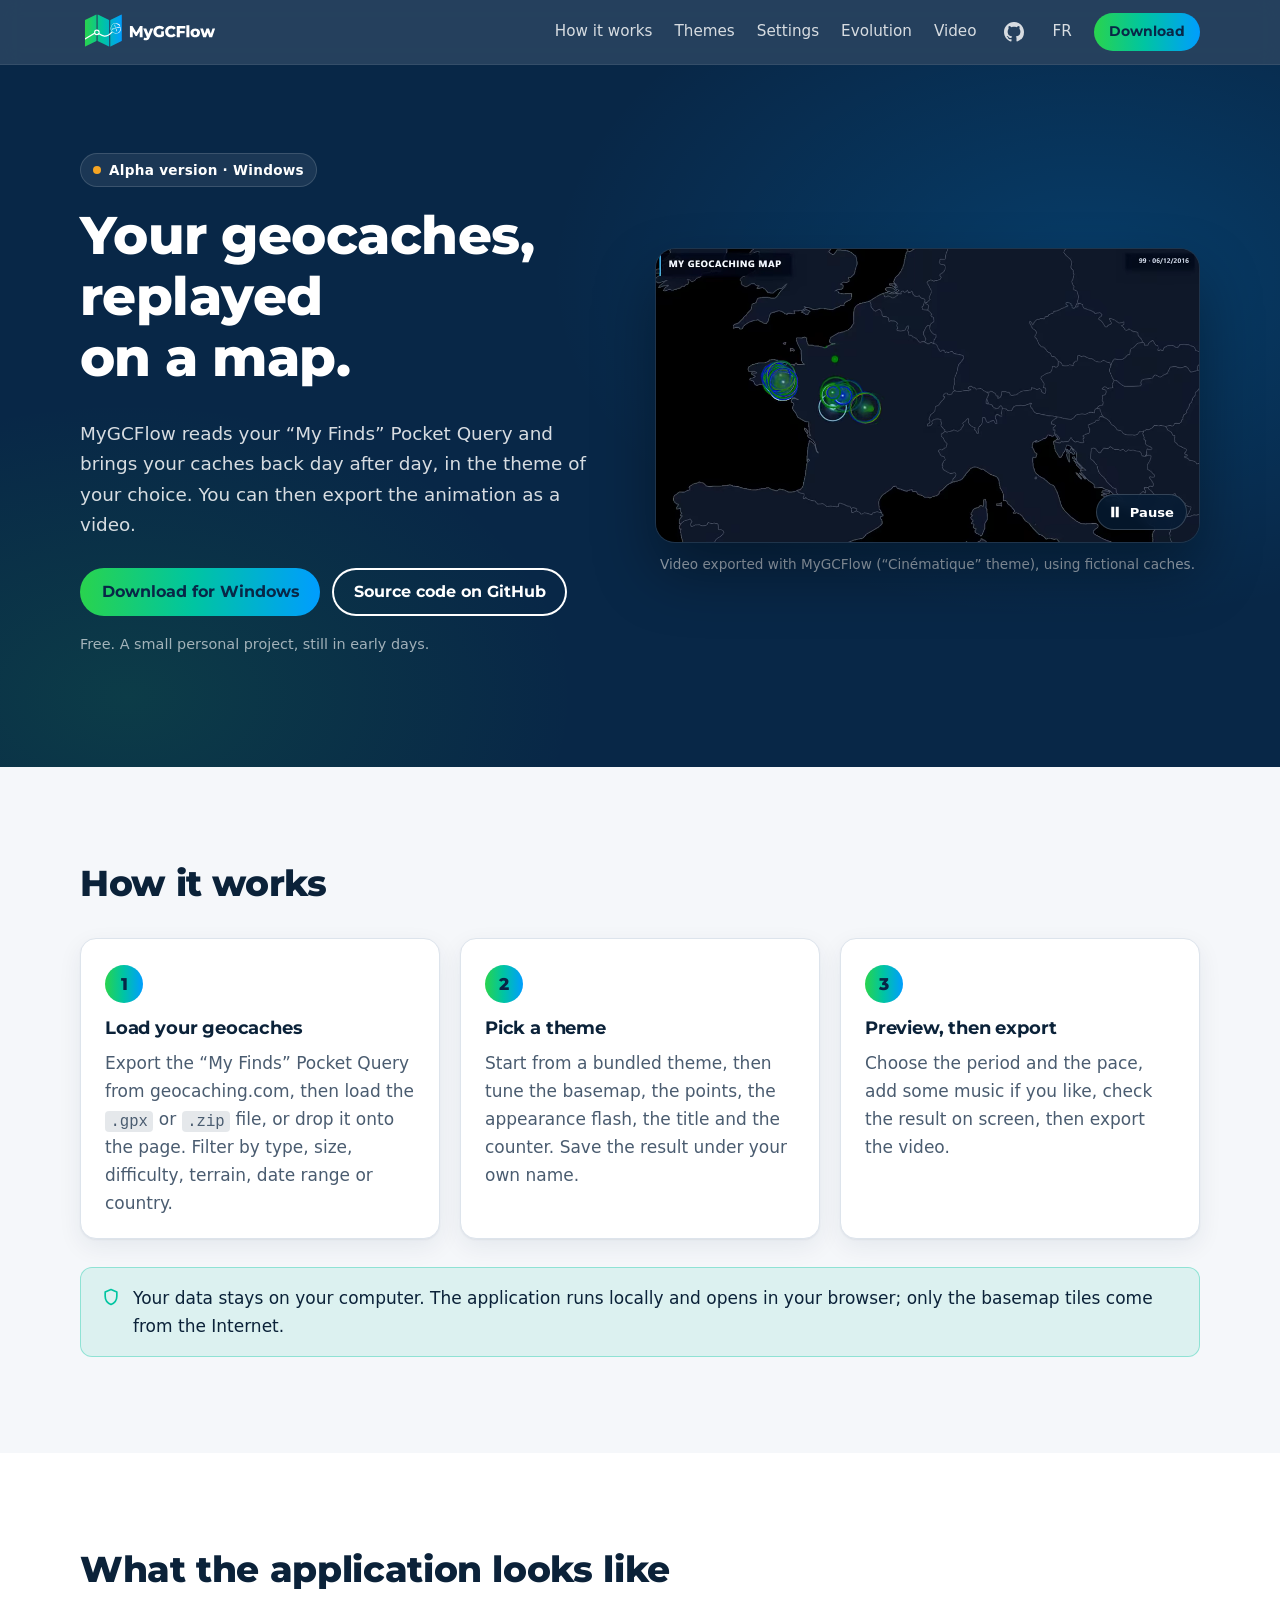
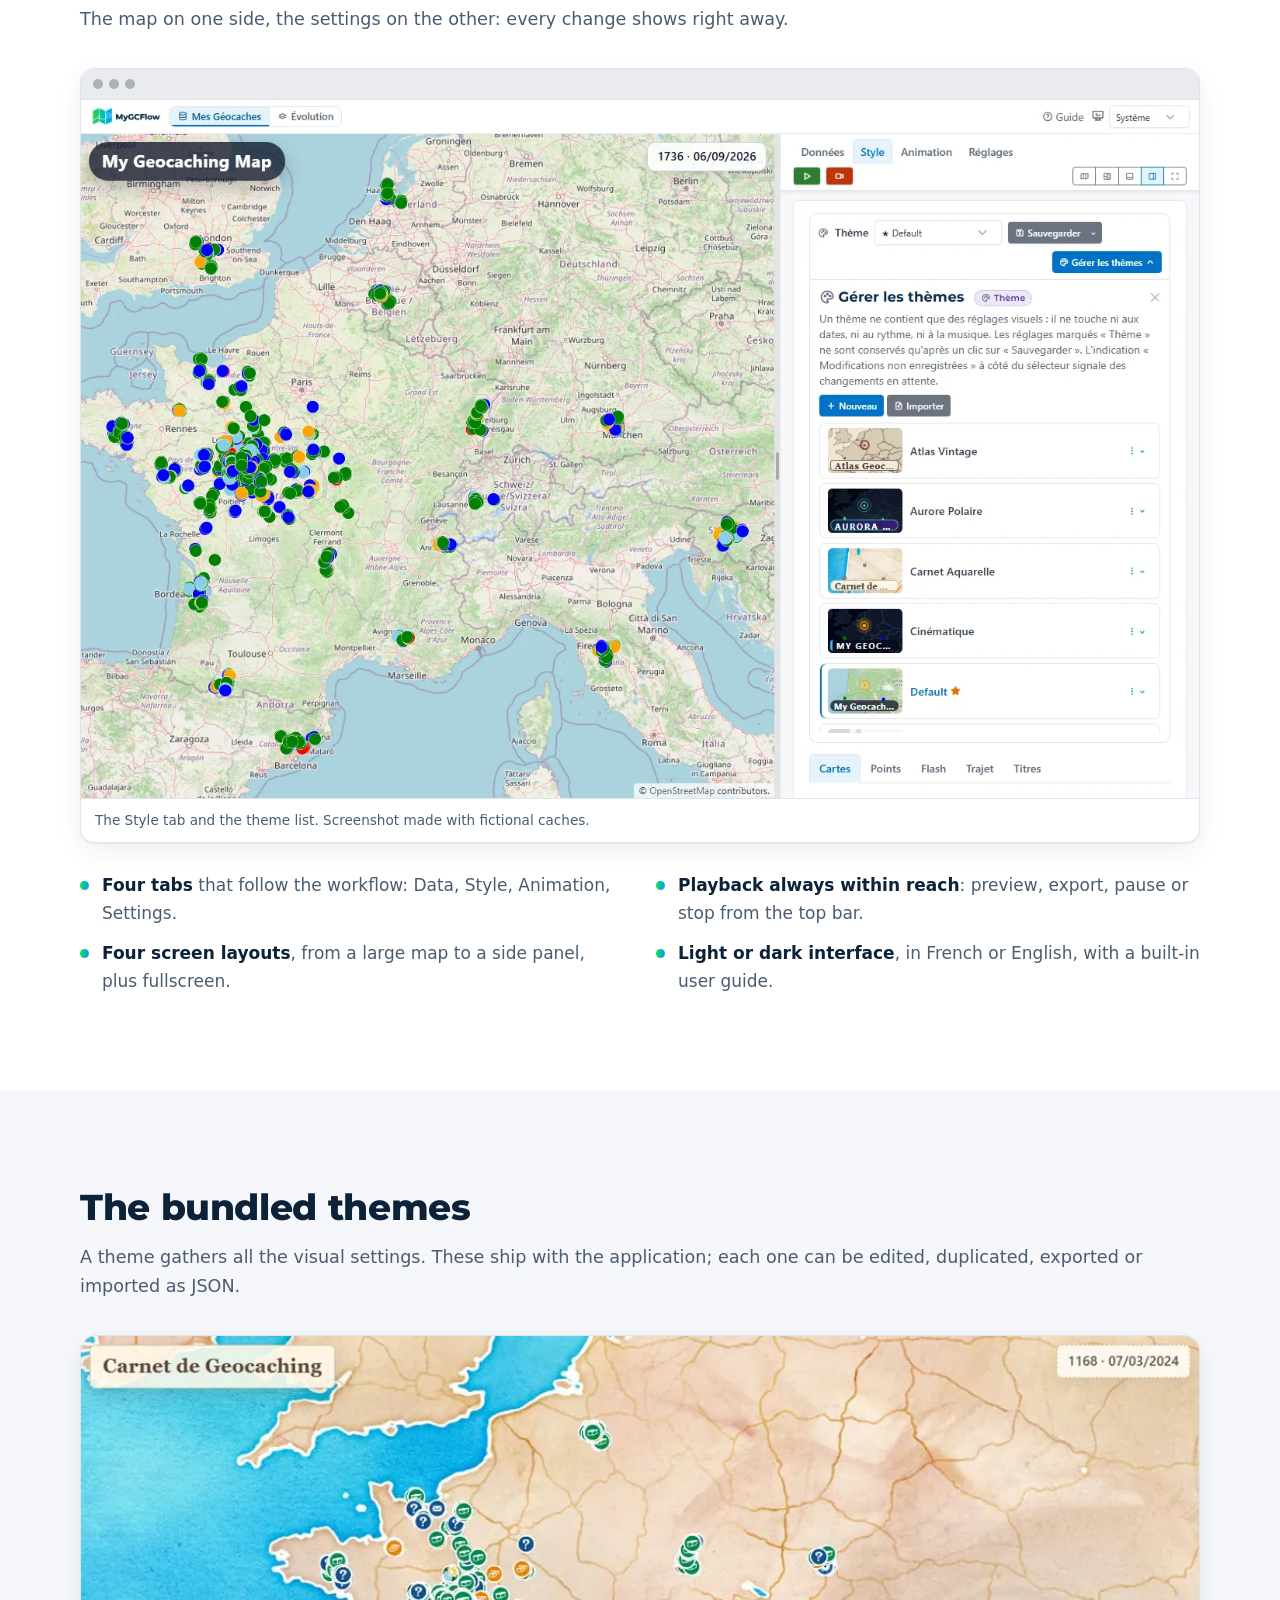
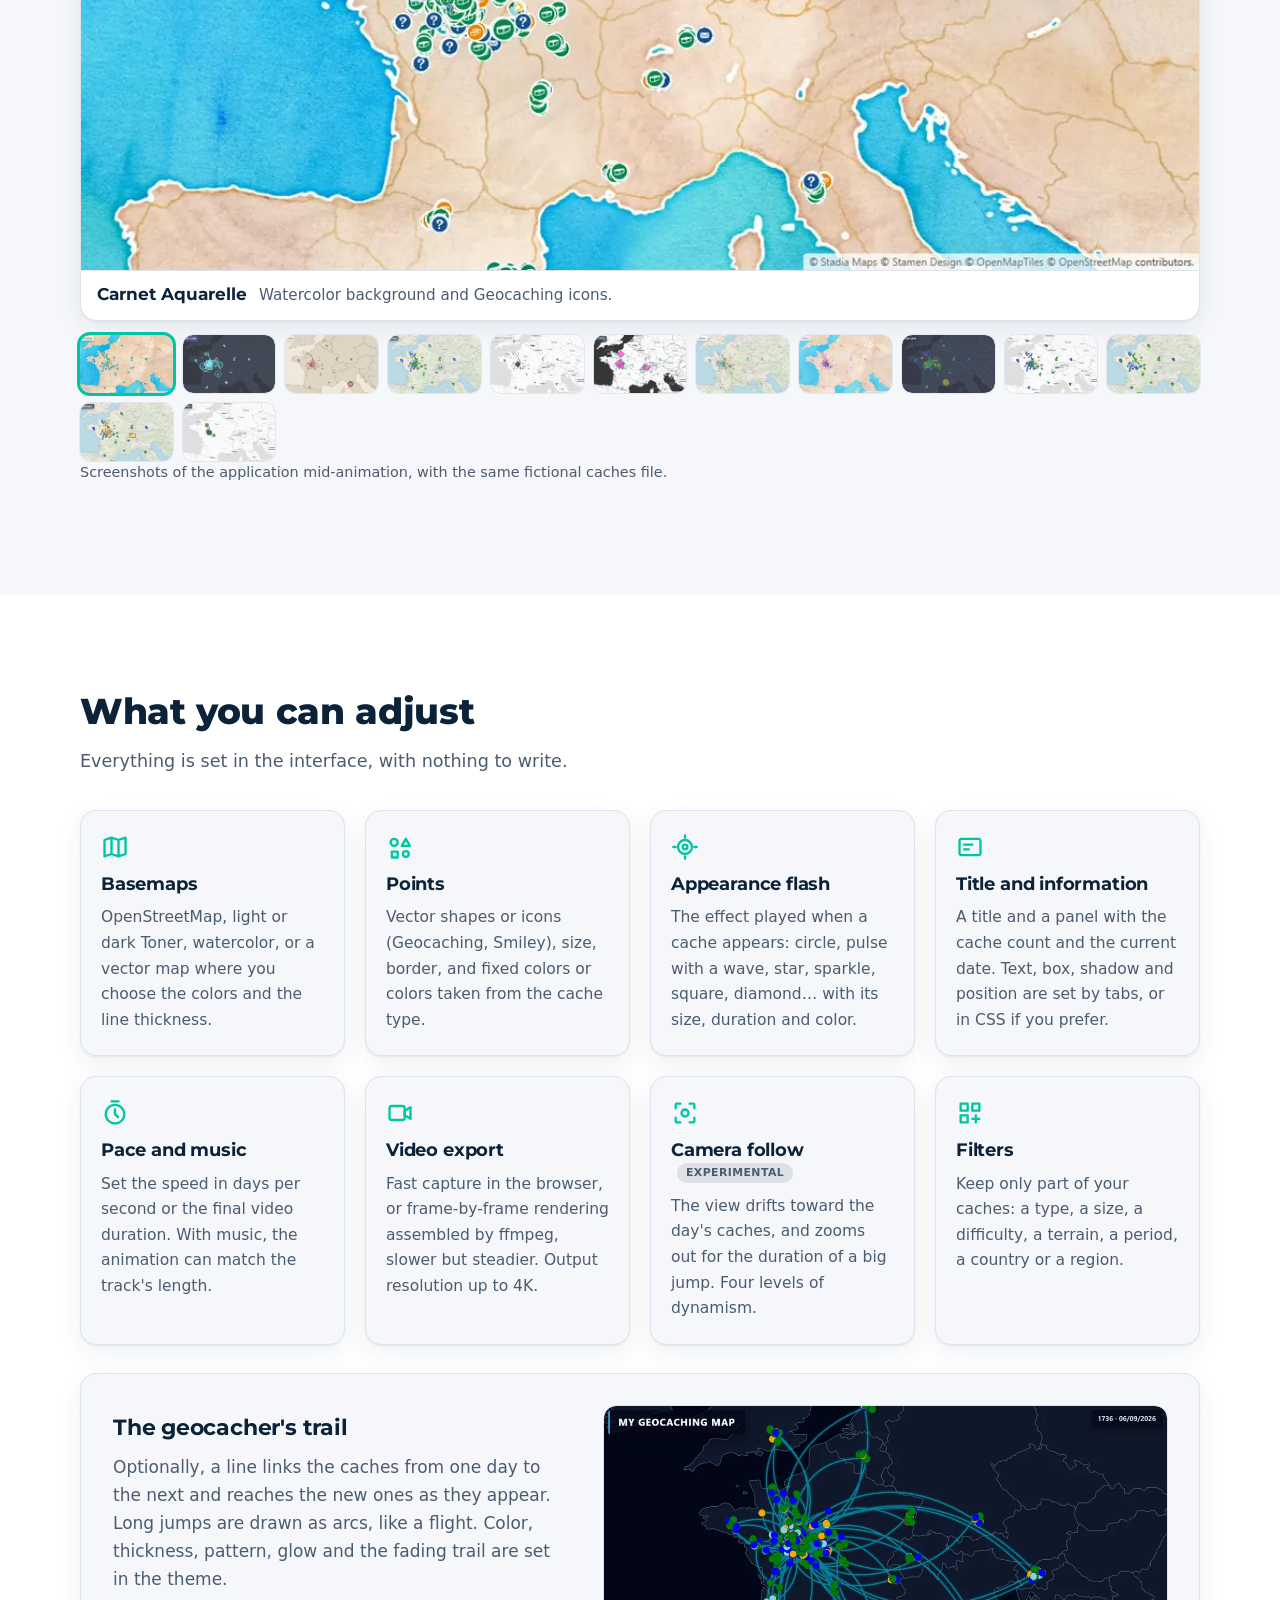
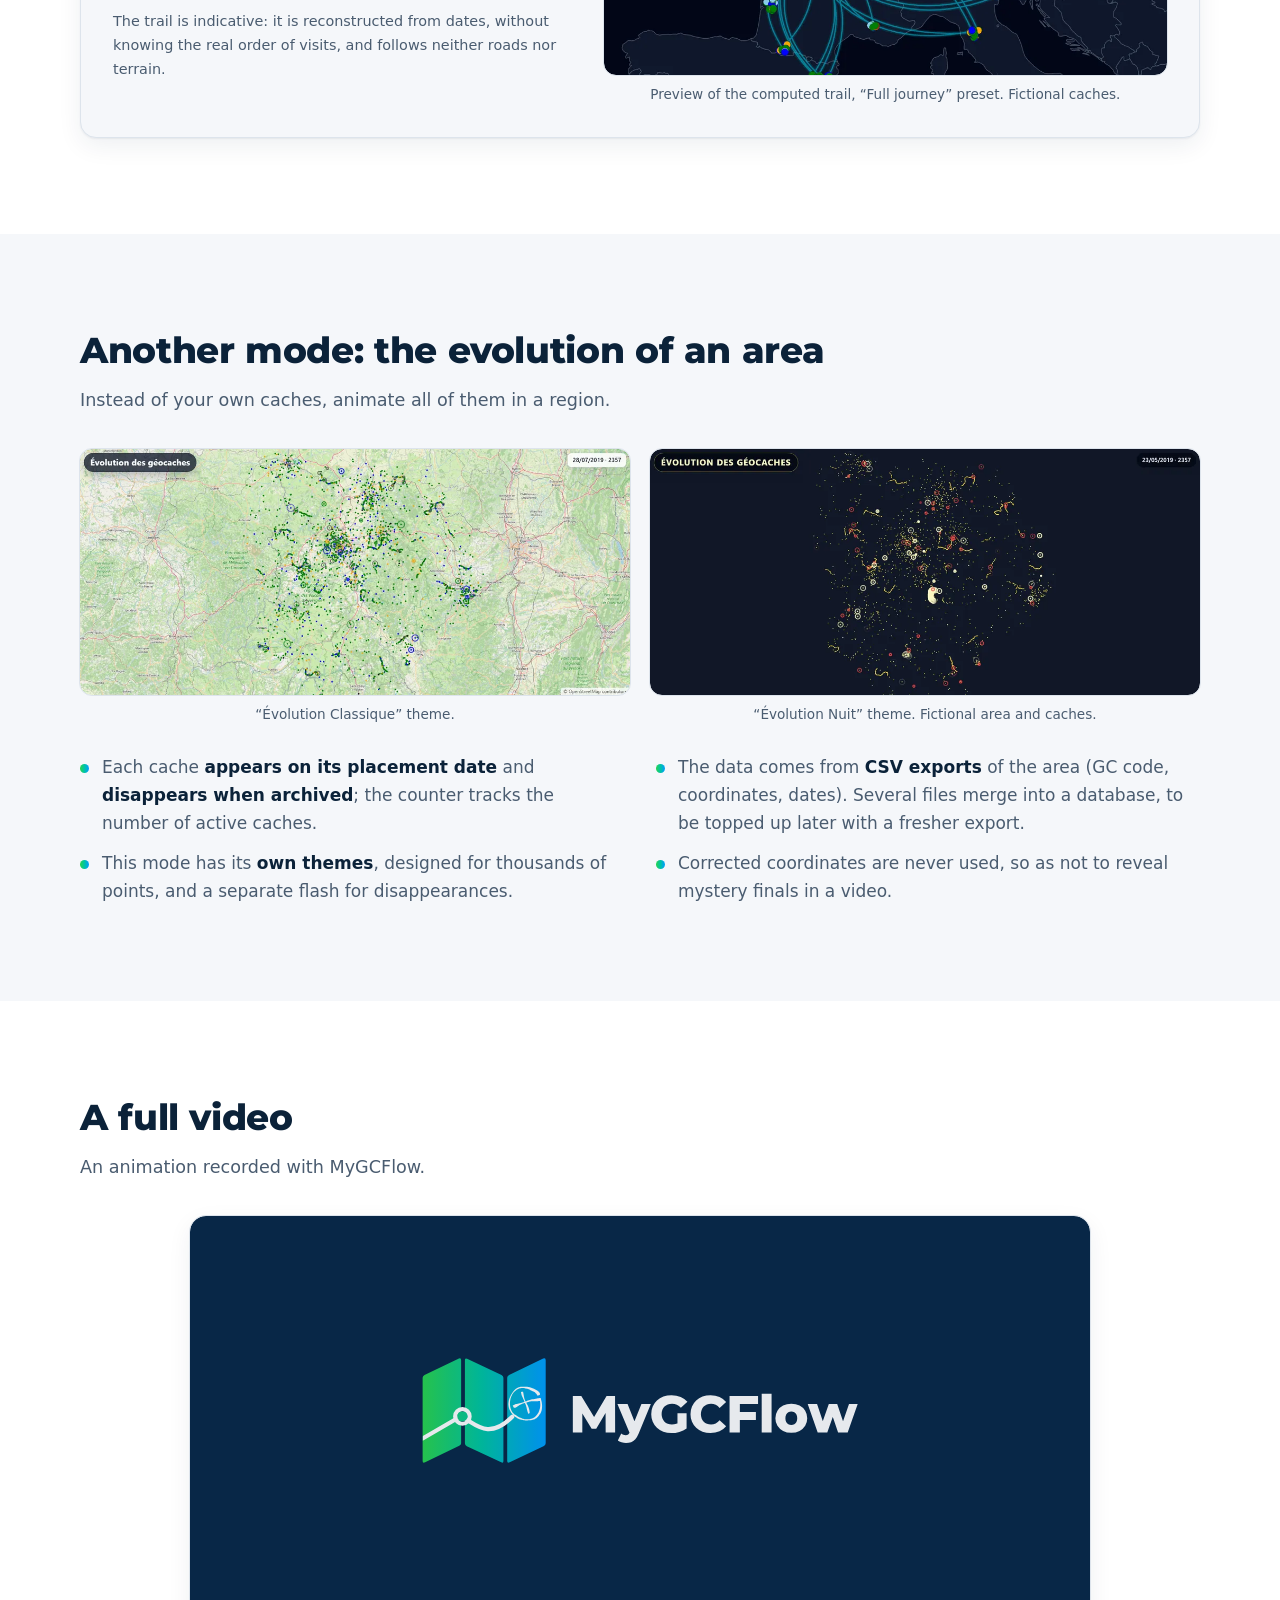
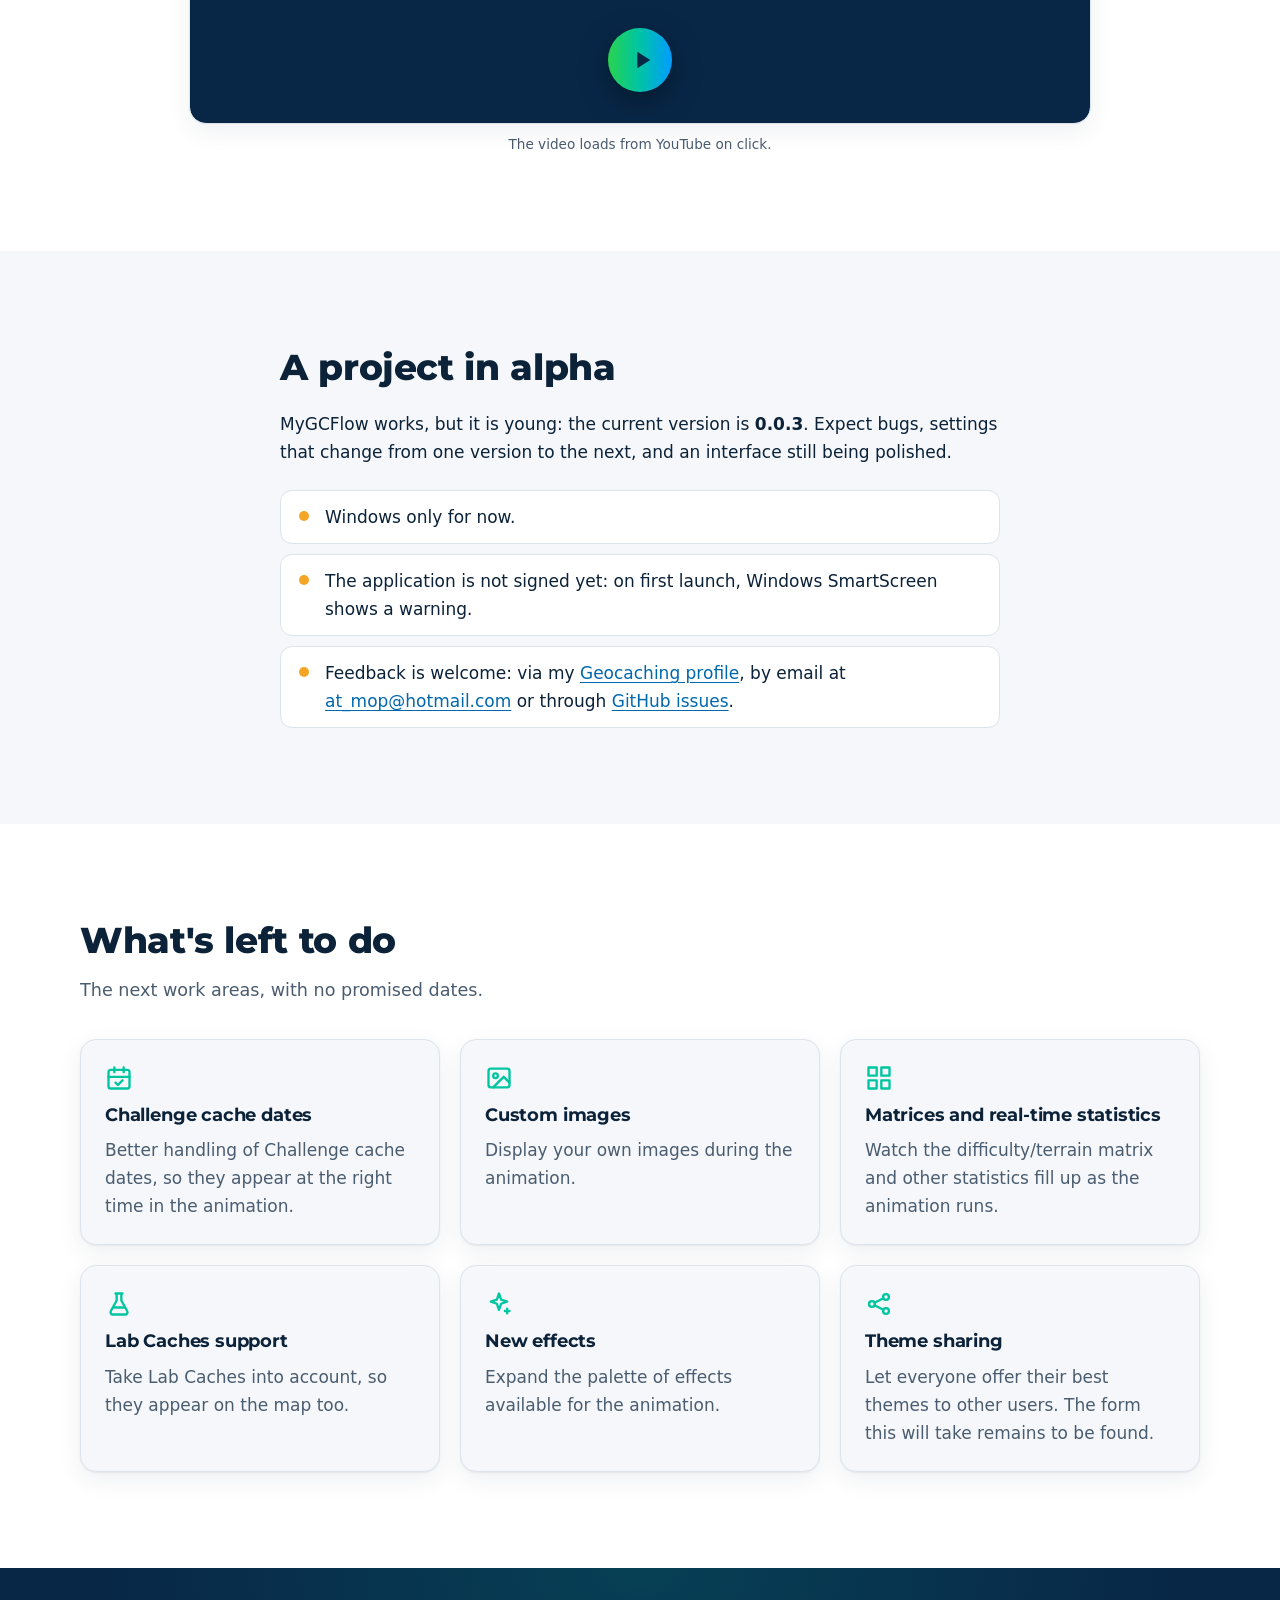
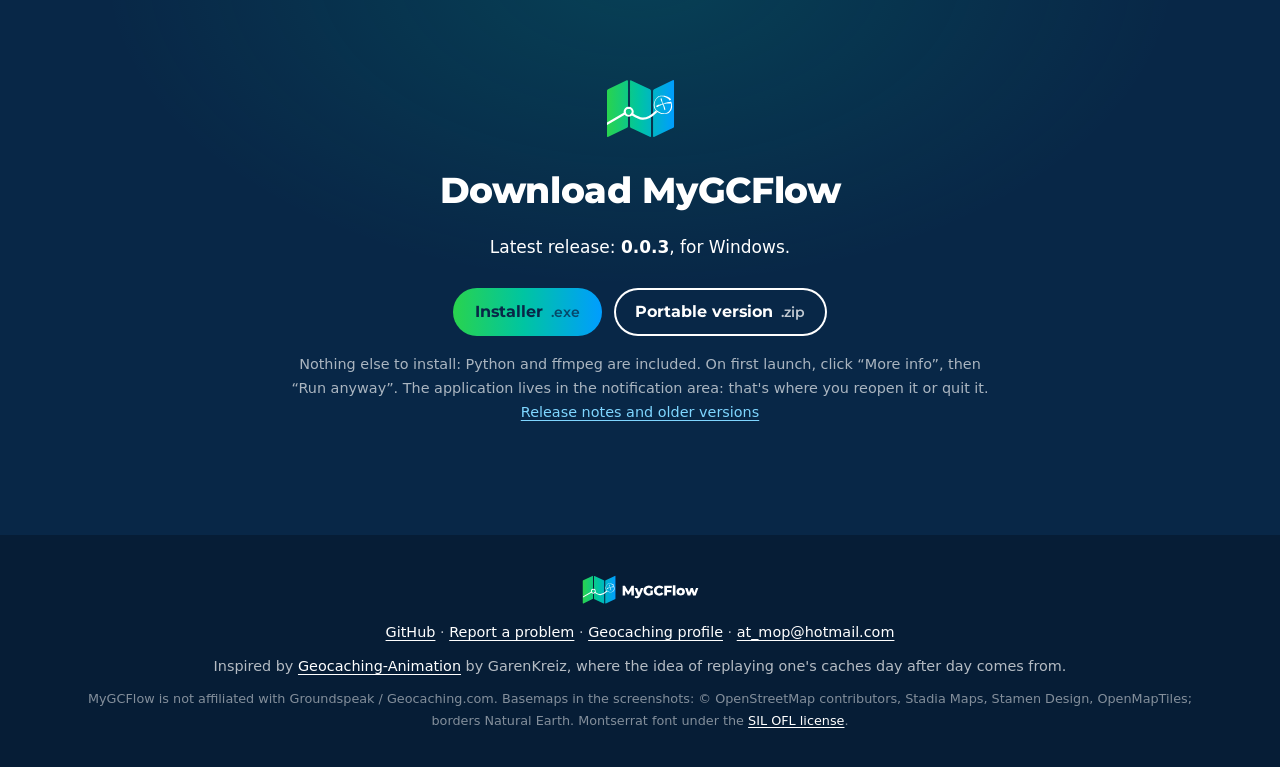
==== en.html @ 01172102 "Site > Version anglaise et déploiement o2switch - en.html : traduction complète de la page, liens cr" ====
<!doctype html>
<html lang="en">
<head>
  <meta charset="utf-8">
  <meta name="viewport" content="width=device-width, initial-scale=1">
  <title>MyGCFlow · your geocaches on an animated map</title>
  <meta name="description" content="MyGCFlow replays your found geocaches on a map, day after day, in the theme of your choice, and records the animation as a video. Free Windows application, in alpha.">
  <meta name="theme-color" content="#082747">

  <meta property="og:type" content="website">
  <meta property="og:title" content="MyGCFlow">
  <meta property="og:description" content="Your found geocaches, replayed on a map and recorded as a video.">
  <!-- og:image demande une URL absolue : l'ajouter quand le domaine du site sera connu,
       avec assets/img/mygcflow-social-1280x640.png -->
  <link rel="alternate" hreflang="fr" href="index.html">
  <link rel="alternate" hreflang="en" href="en.html">

  <link rel="icon" href="assets/img/favicon.ico" sizes="any">
  <link rel="icon" href="assets/img/favicon.svg" type="image/svg+xml">
  <link rel="apple-touch-icon" href="assets/img/apple-touch-icon.png">
  <link rel="manifest" href="site.webmanifest">

  <script>document.documentElement.classList.add("js")</script>
  <link rel="preload" href="assets/fonts/montserrat-600-800.woff2" as="font" type="font/woff2" crossorigin>
  <link rel="stylesheet" href="assets/css/style.css">
  <script src="assets/js/main.js" defer></script>
</head>
<body>
  <a class="skip" href="#contenu">Skip to content</a>

  <header class="topbar">
    <div class="wrap topbar-inner">
      <a class="brand" href="#" aria-label="MyGCFlow, back to top">
        <img src="assets/img/mygcflow-logo-horizontal-fond-sombre.svg" alt="MyGCFlow" width="150" height="48">
      </a>
      <nav class="nav" aria-label="Sections">
        <a href="#principe">How it works</a>
        <a href="#themes">Themes</a>
        <a href="#reglages">Settings</a>
        <a href="#evolution">Evolution</a>
        <a href="#video">Video</a>
        <a class="nav-github" href="https://github.com/TherionAcribus/MyGCFlow" aria-label="Source code on GitHub">
          <svg viewBox="0 0 16 16" width="20" height="20" aria-hidden="true"><path fill="currentColor" d="M8 0C3.58 0 0 3.58 0 8c0 3.54 2.29 6.53 5.47 7.59.4.07.55-.17.55-.38 0-.19-.01-.82-.01-1.49-2.01.37-2.53-.49-2.69-.94-.09-.23-.48-.94-.82-1.13-.28-.15-.68-.52-.01-.53.63-.01 1.08.58 1.23.82.72 1.21 1.87.87 2.33.66.07-.52.28-.87.51-1.07-1.78-.2-3.64-.89-3.64-3.95 0-.87.31-1.59.82-2.15-.08-.2-.36-1.02.08-2.12 0 0 .67-.21 2.2.82.64-.18 1.32-.27 2-.27.68 0 1.36.09 2 .27 1.53-1.04 2.2-.82 2.2-.82.44 1.1.16 1.92.08 2.12.51.56.82 1.27.82 2.15 0 3.07-1.87 3.75-3.65 3.95.29.25.54.73.54 1.48 0 1.07-.01 1.93-.01 2.2 0 .21.15.46.55.38A8.013 8.013 0 0016 8c0-4.42-3.58-8-8-8z"/></svg>
        </a>
        <a href="index.html" hreflang="fr" lang="fr">FR</a>
        <a class="btn btn-small" href="#telecharger">Download</a>
      </nav>
    </div>
  </header>

  <main id="contenu">
    <!-- Accroche -->
    <section class="hero">
      <div class="wrap hero-inner">
        <div class="hero-text">
          <p class="badge"><span class="badge-dot" aria-hidden="true"></span>Alpha version · Windows</p>
          <h1>Your geocaches, replayed on a&nbsp;map.</h1>
          <p class="lead">
            MyGCFlow reads your &ldquo;My&nbsp;Finds&rdquo; Pocket Query and brings your caches
            back day after day, in the theme of your choice. You can then export
            the animation as a video.
          </p>
          <div class="actions">
            <a class="btn" href="#telecharger">Download for Windows</a>
            <a class="btn btn-ghost" href="https://github.com/TherionAcribus/MyGCFlow">Source code on GitHub</a>
          </div>
          <p class="fineprint">Free. A small personal project, still in early days.</p>
        </div>

        <!-- Vidéo exportée par l'application elle-même (capture rapide, thème
             Cinématique), à partir d'un fichier de caches fictives. Elle ne démarre
             que par JavaScript, et jamais si l'animation réduite est demandée. -->
        <figure class="demo">
          <div class="demo-frame">
            <video id="demo-video" muted loop playsinline preload="none"
                   poster="assets/img/app/apercu-cinematique.webp" width="1040" height="562"
                   aria-label="MyGCFlow animation: caches appearing on a dark map of Western Europe, with a counter and a date">
              <source src="assets/video/apercu-cinematique.webm" type="video/webm">
              <source src="assets/video/apercu-cinematique.mp4" type="video/mp4">
            </video>
            <button class="demo-toggle" id="demo-toggle" type="button" hidden aria-pressed="false">
              <svg class="icon-pause" viewBox="0 0 24 24" width="18" height="18" aria-hidden="true"><path fill="currentColor" d="M7 5h4v14H7zM13 5h4v14h-4z"/></svg>
              <svg class="icon-play" viewBox="0 0 24 24" width="18" height="18" aria-hidden="true"><path fill="currentColor" d="M8 5v14l11-7z"/></svg>
              <span class="demo-toggle-label">Pause</span>
            </button>
          </div>
          <figcaption>Video exported with MyGCFlow (&ldquo;Cinématique&rdquo; theme), using fictional caches.</figcaption>
        </figure>
      </div>
    </section>

    <!-- Principe -->
    <section id="principe" class="section">
      <div class="wrap">
        <h2 class="reveal">How it works</h2>
        <ol class="steps">
          <li class="step reveal">
            <span class="step-num" aria-hidden="true">1</span>
            <h3>Load your geocaches</h3>
            <p>
              Export the &ldquo;My&nbsp;Finds&rdquo; Pocket Query from geocaching.com, then load the
              <code>.gpx</code> or <code>.zip</code> file, or drop it onto the page. Filter by type,
              size, difficulty, terrain, date range or country.
            </p>
          </li>
          <li class="step reveal">
            <span class="step-num" aria-hidden="true">2</span>
            <h3>Pick a theme</h3>
            <p>
              Start from a bundled theme, then tune the basemap, the points, the appearance
              flash, the title and the counter. Save the result under your own name.
            </p>
          </li>
          <li class="step reveal">
            <span class="step-num" aria-hidden="true">3</span>
            <h3>Preview, then export</h3>
            <p>
              Choose the period and the pace, add some music if you like,
              check the result on screen, then export the video.
            </p>
          </li>
        </ol>
        <p class="note reveal">
          <svg viewBox="0 0 24 24" width="20" height="20" aria-hidden="true"><path fill="none" stroke="currentColor" stroke-width="2" stroke-linecap="round" stroke-linejoin="round" d="M12 3l7 3v5c0 4.5-3 8.3-7 10-4-1.7-7-5.5-7-10V6z"/></svg>
          <span>
            Your data stays on your computer. The application runs locally and opens in your
            browser; only the basemap tiles come from the Internet.
          </span>
        </p>
      </div>
    </section>

    <!-- L'application -->
    <section id="application" class="section section-alt">
      <div class="wrap">
        <h2 class="reveal">What the application looks like</h2>
        <p class="section-lead reveal">
          The map on one side, the settings on the other: every change shows right away.
        </p>

        <figure class="shot reveal">
          <div class="shot-bar" aria-hidden="true"><span></span><span></span><span></span></div>
          <img src="assets/img/app/interface-themes.webp" width="1440" height="900" loading="lazy"
               alt="Screenshot of MyGCFlow: on the left, a map of Western Europe covered with colored dots; on the right, the Style tab with the theme list and their thumbnails.">
          <figcaption>The Style tab and the theme list. Screenshot made with fictional caches.</figcaption>
        </figure>

        <ul class="points reveal">
          <li><strong>Four tabs</strong> that follow the workflow: Data, Style, Animation, Settings.</li>
          <li><strong>Playback always within reach</strong>: preview, export, pause or stop from the top bar.</li>
          <li><strong>Four screen layouts</strong>, from a large map to a side panel, plus fullscreen.</li>
          <li><strong>Light or dark interface</strong>, in French or English, with a built-in user guide.</li>
        </ul>
      </div>
    </section>

    <!-- Thèmes -->
    <section id="themes" class="section">
      <div class="wrap">
        <h2 class="reveal">The bundled themes</h2>
        <p class="section-lead reveal">
          A theme gathers all the visual settings. These ship with the application;
          each one can be edited, duplicated, exported or imported as JSON.
        </p>

        <!-- Chaque vignette est un lien vers l'image : sans JavaScript, il l'ouvre ;
             avec, main.js l'affiche dans le cadre du dessus.
             Pour ajouter un thème : dupliquer un <li>, changer href, src et data-caption. -->
        <div class="gallery reveal" id="gallery">
          <figure class="gallery-main">
            <img id="gallery-image" src="assets/img/app/theme-carnet-aquarelle.webp" width="1040" height="497"
                 alt="&ldquo;Carnet Aquarelle&rdquo; theme, animation in progress">
            <figcaption>
              <strong id="gallery-name">Carnet Aquarelle</strong>
              <span id="gallery-caption">Watercolor background and Geocaching icons.</span>
            </figcaption>
          </figure>
          <ul class="gallery-thumbs">
            <li><a href="assets/img/app/theme-carnet-aquarelle.webp" data-name="Carnet Aquarelle" data-caption="Watercolor background and Geocaching icons." aria-current="true"><img src="assets/img/app/theme-carnet-aquarelle.webp" width="1040" height="497" loading="lazy" alt="Carnet Aquarelle"></a></li>
            <li><a href="assets/img/app/theme-aurore-polaire.webp" data-name="Aurore Polaire" data-caption="Night vector map, turquoise triangles and waves."><img src="assets/img/app/theme-aurore-polaire.webp" width="1040" height="497" loading="lazy" alt="Aurore Polaire"></a></li>
            <li><a href="assets/img/app/theme-atlas-vintage.webp" data-name="Atlas Vintage" data-caption="Sepia vector map, like an old atlas."><img src="assets/img/app/theme-atlas-vintage.webp" width="1040" height="497" loading="lazy" alt="Atlas Vintage"></a></li>
            <li><a href="assets/img/app/theme-default.webp" data-name="Default" data-caption="OpenStreetMap and colors by cache type: the starting theme."><img src="assets/img/app/theme-default.webp" width="1040" height="497" loading="lazy" alt="Default"></a></li>
            <li><a href="assets/img/app/theme-encre-papier.webp" data-name="Encre &amp; Papier" data-caption="Black and white background, ink points."><img src="assets/img/app/theme-encre-papier.webp" width="1040" height="497" loading="lazy" alt="Encre &amp; Papier"></a></li>
            <li><a href="assets/img/app/theme-nocturne-neon.webp" data-name="Nocturne Neon" data-caption="Black seas, pink diamond flashes."><img src="assets/img/app/theme-nocturne-neon.webp" width="1040" height="497" loading="lazy" alt="Nocturne Neon"></a></li>
            <li><a href="assets/img/app/theme-randonnee-topo.webp" data-name="Randonnée Topo" data-caption="OpenStreetMap, icons and a dashed trail."><img src="assets/img/app/theme-randonnee-topo.webp" width="1040" height="497" loading="lazy" alt="Randonnée Topo"></a></li>
            <li><a href="assets/img/app/theme-sakura-pastel.webp" data-name="Sakura Pastel" data-caption="Watercolor background, pink points and star flashes."><img src="assets/img/app/theme-sakura-pastel.webp" width="1040" height="497" loading="lazy" alt="Sakura Pastel"></a></li>
            <li><a href="assets/img/app/theme-cinematique.webp" data-name="Cinématique" data-caption="Dark vector map, pulsing flash. This is the one in the video at the top of the page."><img src="assets/img/app/theme-cinematique.webp" width="1040" height="497" loading="lazy" alt="Cinématique"></a></li>
            <li><a href="assets/img/app/theme-epure.webp" data-name="Épure" data-caption="Discreet light background, to leave room for the points."><img src="assets/img/app/theme-epure.webp" width="1040" height="497" loading="lazy" alt="Épure"></a></li>
            <li><a href="assets/img/app/theme-fete-confetti.webp" data-name="Fête Confetti" data-caption="OpenStreetMap, sparkling flashes and a colorful title."><img src="assets/img/app/theme-fete-confetti.webp" width="1040" height="497" loading="lazy" alt="Fête Confetti"></a></li>
            <li><a href="assets/img/app/theme-presentation-impact.webp" data-name="Présentation Impact" data-caption="OpenStreetMap, large, clearly visible square flashes."><img src="assets/img/app/theme-presentation-impact.webp" width="1040" height="497" loading="lazy" alt="Présentation Impact"></a></li>
            <li><a href="assets/img/app/theme-signal-technique.webp" data-name="Signal Technique" data-caption="Light background, squares and monospace typography."><img src="assets/img/app/theme-signal-technique.webp" width="1040" height="497" loading="lazy" alt="Signal Technique"></a></li>
          </ul>
        </div>
        <p class="fineprint reveal">Screenshots of the application mid-animation, with the same fictional caches file.</p>
      </div>
    </section>

    <!-- Réglages -->
    <section id="reglages" class="section section-alt">
      <div class="wrap">
        <h2 class="reveal">What you can adjust</h2>
        <p class="section-lead reveal">Everything is set in the interface, with nothing to write.</p>

        <div class="features">
          <article class="card reveal">
            <svg class="card-icon" viewBox="0 0 24 24" width="28" height="28" aria-hidden="true"><g fill="none" stroke="currentColor" stroke-width="2" stroke-linecap="round" stroke-linejoin="round"><path d="M3 6l6-2 6 2 6-2v14l-6 2-6-2-6 2zM9 4v14M15 6v14"/></g></svg>
            <h3>Basemaps</h3>
            <p>OpenStreetMap, light or dark Toner, watercolor, or a vector map where you choose the colors and the line thickness.</p>
          </article>
          <article class="card reveal">
            <svg class="card-icon" viewBox="0 0 24 24" width="28" height="28" aria-hidden="true"><g fill="none" stroke="currentColor" stroke-width="2" stroke-linecap="round" stroke-linejoin="round"><circle cx="7" cy="8" r="3"/><path d="M17 5l3.5 6h-7zM5 16h5v5H5z"/><circle cx="17" cy="18" r="2.5"/></g></svg>
            <h3>Points</h3>
            <p>Vector shapes or icons (Geocaching, Smiley), size, border, and fixed colors or colors taken from the cache type.</p>
          </article>
          <article class="card reveal">
            <svg class="card-icon" viewBox="0 0 24 24" width="28" height="28" aria-hidden="true"><g fill="none" stroke="currentColor" stroke-width="2" stroke-linecap="round" stroke-linejoin="round"><circle cx="12" cy="12" r="2"/><circle cx="12" cy="12" r="6"/><path d="M12 2v2M12 20v2M2 12h2M20 12h2"/></g></svg>
            <h3>Appearance flash</h3>
            <p>The effect played when a cache appears: circle, pulse with a wave, star, sparkle, square, diamond… with its size, duration and color.</p>
          </article>
          <article class="card reveal">
            <svg class="card-icon" viewBox="0 0 24 24" width="28" height="28" aria-hidden="true"><g fill="none" stroke="currentColor" stroke-width="2" stroke-linecap="round" stroke-linejoin="round"><rect x="3" y="5" width="18" height="14" rx="2"/><path d="M7 10h7M7 14h4"/></g></svg>
            <h3>Title and information</h3>
            <p>A title and a panel with the cache count and the current date. Text, box, shadow and position are set by tabs, or in CSS if you prefer.</p>
          </article>
          <article class="card reveal">
            <svg class="card-icon" viewBox="0 0 24 24" width="28" height="28" aria-hidden="true"><g fill="none" stroke="currentColor" stroke-width="2" stroke-linecap="round" stroke-linejoin="round"><circle cx="12" cy="13" r="8"/><path d="M12 9v4l2.5 2.5M9 2h6"/></g></svg>
            <h3>Pace and music</h3>
            <p>Set the speed in days per second or the final video duration. With music, the animation can match the track's length.</p>
          </article>
          <article class="card reveal">
            <svg class="card-icon" viewBox="0 0 24 24" width="28" height="28" aria-hidden="true"><g fill="none" stroke="currentColor" stroke-width="2" stroke-linecap="round" stroke-linejoin="round"><rect x="3" y="6" width="13" height="12" rx="2"/><path d="M16 10l5-3v10l-5-3z"/></g></svg>
            <h3>Video export</h3>
            <p>Fast capture in the browser, or frame-by-frame rendering assembled by ffmpeg, slower but steadier. Output resolution up to 4K.</p>
          </article>
          <article class="card reveal">
            <svg class="card-icon" viewBox="0 0 24 24" width="28" height="28" aria-hidden="true"><g fill="none" stroke="currentColor" stroke-width="2" stroke-linecap="round" stroke-linejoin="round"><path d="M4 8V5a1 1 0 011-1h3M16 4h3a1 1 0 011 1v3M20 16v3a1 1 0 01-1 1h-3M8 20H5a1 1 0 01-1-1v-3"/><circle cx="12" cy="12" r="3"/></g></svg>
            <h3>Camera follow <span class="tag">Experimental</span></h3>
            <p>The view drifts toward the day's caches, and zooms out for the duration of a big jump. Four levels of dynamism.</p>
          </article>
          <article class="card reveal">
            <svg class="card-icon" viewBox="0 0 24 24" width="28" height="28" aria-hidden="true"><g fill="none" stroke="currentColor" stroke-width="2" stroke-linecap="round" stroke-linejoin="round"><path d="M4 4h6v6H4zM14 4h6v6h-6zM4 14h6v6H4z"/><path d="M14 17h6M17 14v6"/></g></svg>
            <h3>Filters</h3>
            <p>Keep only part of your caches: a type, a size, a difficulty, a terrain, a period, a country or a region.</p>
          </article>
        </div>

        <article class="split reveal">
          <div class="split-text">
            <h3>The geocacher's trail</h3>
            <p>
              Optionally, a line links the caches from one day to the next and reaches the new
              ones as they appear. Long jumps are drawn as arcs, like a flight.
              Color, thickness, pattern, glow and the fading trail are set in the theme.
            </p>
            <p class="fineprint">
              The trail is indicative: it is reconstructed from dates, without knowing
              the real order of visits, and follows neither roads nor terrain.
            </p>
          </div>
          <figure class="split-figure">
            <img src="assets/img/app/trajet.webp" width="1040" height="497" loading="lazy"
                 alt="Dark map where blue arcs connect groups of caches between France and neighboring countries.">
            <figcaption>Preview of the computed trail, &ldquo;Full journey&rdquo; preset. Fictional caches.</figcaption>
          </figure>
        </article>
      </div>
    </section>

    <!-- Mode Évolution -->
    <section id="evolution" class="section">
      <div class="wrap">
        <h2 class="reveal">Another mode: the evolution of an area</h2>
        <p class="section-lead reveal">
          Instead of your own caches, animate all of them in a region.
        </p>

        <div class="duo">
          <figure class="reveal">
            <img src="assets/img/app/evolution-classique.webp" width="1040" height="464" loading="lazy"
                 alt="OpenStreetMap map of a region covered with thousands of small dots, with the date and the number of active caches.">
            <figcaption>&ldquo;Évolution Classique&rdquo; theme.</figcaption>
          </figure>
          <figure class="reveal">
            <img src="assets/img/app/evolution-nuit.webp" width="1040" height="464" loading="lazy"
                 alt="The same region on a dark background: yellow dots, and rings where caches appear or disappear.">
            <figcaption>&ldquo;Évolution Nuit&rdquo; theme. Fictional area and caches.</figcaption>
          </figure>
        </div>

        <ul class="points reveal">
          <li>Each cache <strong>appears on its placement date</strong> and <strong>disappears when archived</strong>; the counter tracks the number of active caches.</li>
          <li>The data comes from <strong>CSV exports</strong> of the area (GC code, coordinates, dates). Several files merge into a database, to be topped up later with a fresher export.</li>
          <li>This mode has its <strong>own themes</strong>, designed for thousands of points, and a separate flash for disappearances.</li>
          <li>Corrected coordinates are never used, so as not to reveal mystery finals in a video.</li>
        </ul>
      </div>
    </section>

    <!-- Vidéo -->
    <section id="video" class="section section-alt">
      <div class="wrap">
        <h2 class="reveal">A full video</h2>
        <p class="section-lead reveal">An animation recorded with MyGCFlow.</p>

        <!-- Pour changer de vidéo, remplacer data-youtube-id. Pour en ajouter une,
             dupliquer ce bloc <figure>. -->
        <figure class="video reveal" data-youtube-id="Gqk3JlpNE18">
          <button class="video-facade" type="button" aria-label="Play the demo video (YouTube)">
            <img src="assets/img/mygcflow-logo-horizontal-fond-sombre.svg" alt="" width="1280" height="640" loading="lazy">
            <span class="video-play" aria-hidden="true">
              <svg viewBox="0 0 24 24" width="28" height="28"><path fill="currentColor" d="M8 5v14l11-7z"/></svg>
            </span>
          </button>
          <figcaption>The video loads from YouTube on click.</figcaption>
        </figure>
      </div>
    </section>

    <!-- Alpha -->
    <section id="alpha" class="section">
      <div class="wrap narrow">
        <h2 class="reveal">A project in alpha</h2>
        <p class="reveal">
          MyGCFlow works, but it is young: the current version is
          <strong class="js-version">0.0.3</strong>. Expect bugs, settings that
          change from one version to the next, and an interface still being polished.
        </p>
        <ul class="facts reveal">
          <li>Windows only for now.</li>
          <li>
            The application is not signed yet: on first launch, Windows SmartScreen shows
            a warning.
          </li>
          <li>
            Feedback is welcome: via my
            <a href="https://www.geocaching.com/p/?guid=b19d6e80-a3cd-49f5-8bad-35351a14681c">Geocaching profile</a>,
            by email at <a href="mailto:at_mop@hotmail.com?subject=MyGCFlow">at_mop@hotmail.com</a>
            or through <a href="https://github.com/TherionAcribus/MyGCFlow/issues">GitHub issues</a>.
          </li>
        </ul>
      </div>
    </section>

    <!-- Feuille de route -->
    <section id="a-venir" class="section section-alt">
      <div class="wrap">
        <h2 class="reveal">What's left to do</h2>
        <p class="section-lead reveal">The next work areas, with no promised dates.</p>

        <div class="roadmap">
          <article class="card reveal">
            <svg class="card-icon" viewBox="0 0 24 24" width="28" height="28" aria-hidden="true"><g fill="none" stroke="currentColor" stroke-width="2" stroke-linecap="round" stroke-linejoin="round"><rect x="3" y="5" width="18" height="16" rx="2"/><path d="M16 3v4M8 3v4M3 11h18M9 16l2 2 4-4"/></g></svg>
            <h3>Challenge cache dates</h3>
            <p>Better handling of Challenge cache dates, so they appear at the right time in the animation.</p>
          </article>

          <article class="card reveal">
            <svg class="card-icon" viewBox="0 0 24 24" width="28" height="28" aria-hidden="true"><g fill="none" stroke="currentColor" stroke-width="2" stroke-linecap="round" stroke-linejoin="round"><rect x="3" y="4" width="18" height="16" rx="2"/><circle cx="9" cy="10" r="2"/><path d="M21 16l-5-5-9 9"/></g></svg>
            <h3>Custom images</h3>
            <p>Display your own images during the animation.</p>
          </article>

          <article class="card reveal">
            <svg class="card-icon" viewBox="0 0 24 24" width="28" height="28" aria-hidden="true"><g fill="none" stroke="currentColor" stroke-width="2" stroke-linecap="round" stroke-linejoin="round"><path d="M3 3h7v7H3zM14 3h7v7h-7zM3 14h7v7H3zM14 14h7v7h-7z"/></g></svg>
            <h3>Matrices and real-time statistics</h3>
            <p>Watch the difficulty/terrain matrix and other statistics fill up as the animation runs.</p>
          </article>

          <article class="card reveal">
            <svg class="card-icon" viewBox="0 0 24 24" width="28" height="28" aria-hidden="true"><g fill="none" stroke="currentColor" stroke-width="2" stroke-linecap="round" stroke-linejoin="round"><path d="M9 3h6M10 3v6l-5 9a2 2 0 002 3h10a2 2 0 002-3l-5-9V3M7.5 15h9"/></g></svg>
            <h3>Lab Caches support</h3>
            <p>Take Lab Caches into account, so they appear on the map too.</p>
          </article>

          <article class="card reveal">
            <svg class="card-icon" viewBox="0 0 24 24" width="28" height="28" aria-hidden="true"><g fill="none" stroke="currentColor" stroke-width="2" stroke-linecap="round" stroke-linejoin="round"><path d="M12 3l1.8 5.2L19 10l-5.2 1.8L12 17l-1.8-5.2L5 10l5.2-1.8zM19 16v4M17 18h4"/></g></svg>
            <h3>New effects</h3>
            <p>Expand the palette of effects available for the animation.</p>
          </article>

          <article class="card reveal">
            <svg class="card-icon" viewBox="0 0 24 24" width="28" height="28" aria-hidden="true"><g fill="none" stroke="currentColor" stroke-width="2" stroke-linecap="round" stroke-linejoin="round"><circle cx="6" cy="12" r="2.5"/><circle cx="18" cy="6" r="2.5"/><circle cx="18" cy="18" r="2.5"/><path d="M8.2 10.9l7.6-3.8M8.2 13.1l7.6 3.8"/></g></svg>
            <h3>Theme sharing</h3>
            <p>Let everyone offer their best themes to other users. The form this will take remains to be found.</p>
          </article>
        </div>
      </div>
    </section>

    <!-- Téléchargement -->
    <section id="telecharger" class="section download">
      <div class="wrap narrow center">
        <img class="download-icon reveal" src="assets/img/mygcflow-symbole.svg" alt="" width="88" height="88">
        <h2 class="reveal">Download MyGCFlow</h2>
        <p class="reveal" id="release-info">
          Latest release: <strong class="js-version">0.0.3</strong>, for Windows.
        </p>
        <div class="actions center reveal">
          <a class="btn" id="dl-setup" href="https://github.com/TherionAcribus/MyGCFlow/releases/latest">Installer <span class="btn-meta" id="dl-setup-meta">.exe</span></a>
          <a class="btn btn-ghost" id="dl-portable" href="https://github.com/TherionAcribus/MyGCFlow/releases/latest">Portable version <span class="btn-meta" id="dl-portable-meta">.zip</span></a>
        </div>
        <p class="fineprint reveal">
          Nothing else to install: Python and ffmpeg are included.
          On first launch, click &ldquo;More info&rdquo;, then
          &ldquo;Run anyway&rdquo;.
          The application lives in the notification area: that's where you reopen
          it or quit it.
          <br>
          <a href="https://github.com/TherionAcribus/MyGCFlow/releases">Release notes and older versions</a>
        </p>
      </div>
    </section>
  </main>

  <footer class="footer">
    <div class="wrap footer-inner">
      <img src="assets/img/mygcflow-logo-horizontal-fond-sombre.svg" alt="MyGCFlow" width="125" height="40">
      <p>
        <a href="https://github.com/TherionAcribus/MyGCFlow">GitHub</a>
        · <a href="https://github.com/TherionAcribus/MyGCFlow/issues">Report a problem</a>
        · <a href="https://www.geocaching.com/p/?guid=b19d6e80-a3cd-49f5-8bad-35351a14681c">Geocaching profile</a>
        · <a href="mailto:at_mop@hotmail.com?subject=MyGCFlow">at_mop@hotmail.com</a>
      </p>
      <p>
        Inspired by <a href="https://github.com/GarenKreiz/Geocaching-Animation">Geocaching-Animation</a>
        by GarenKreiz, where the idea of replaying one's caches day after day comes from.
      </p>
      <p class="footer-legal">
        MyGCFlow is not affiliated with Groundspeak / Geocaching.com.
        Basemaps in the screenshots: ©&nbsp;OpenStreetMap contributors, Stadia Maps, Stamen Design,
        OpenMapTiles; borders Natural Earth.
        Montserrat font under the <a href="assets/fonts/Montserrat-OFL.txt">SIL OFL license</a>.
      </p>
    </div>
  </footer>
</body>
</html>
---- assets/css/style.css ----
/* Site MyGCFlow — une seule feuille, sans outil de build. */

@font-face {
  font-family: "Montserrat";
  src: url("../fonts/montserrat-600-800.woff2") format("woff2");
  font-weight: 600 800;
  font-style: normal;
  font-display: swap;
}

/* ---------- Couleurs (palette du kit d'identité) ---------- */

:root {
  --marine: #082747;
  --marine-deep: #061d36;
  --vert: #29d34e;
  --turquoise: #00c5a1;
  --bleu: #009dff;
  --orange: #f5a524;
  --gradient: linear-gradient(90deg, var(--vert), var(--turquoise) 47%, var(--bleu));

  --bg: #f5f7fa;
  --bg-alt: #ffffff;
  --card: #ffffff;
  --text: #0b2239;
  --muted: #4a5c70;
  --border: #dde4ec;
  --link: #0068ad;
  --shadow: 0 1px 2px rgb(8 39 71 / 6%), 0 8px 24px rgb(8 39 71 / 7%);

  color-scheme: light;
}

@media (prefers-color-scheme: dark) {
  :root:not([data-theme="light"]) {
    --bg: #061a30;
    --bg-alt: #082747;
    --card: #0c315a;
    --text: #e8eef5;
    --muted: #a3b4c6;
    --border: #1b4472;
    --link: #58c8ff;
    --shadow: none;
    color-scheme: dark;
  }
}

:root[data-theme="dark"] {
  --bg: #061a30;
  --bg-alt: #082747;
  --card: #0c315a;
  --text: #e8eef5;
  --muted: #a3b4c6;
  --border: #1b4472;
  --link: #58c8ff;
  --shadow: none;
  color-scheme: dark;
}

/* ---------- Base ---------- */

*,
*::before,
*::after { box-sizing: border-box; }

html { scroll-behavior: smooth; scroll-padding-top: 76px; }

body {
  margin: 0;
  background: var(--bg);
  color: var(--text);
  font: 400 1.0625rem/1.65 system-ui, "Segoe UI", Roboto, "Helvetica Neue", Arial, sans-serif;
  -webkit-font-smoothing: antialiased;
}

h1, h2, h3 {
  font-family: "Montserrat", system-ui, sans-serif;
  font-weight: 800;
  line-height: 1.15;
  letter-spacing: -0.01em;
  margin: 0 0 0.6em;
  text-wrap: balance;
}
h1 { font-size: clamp(2rem, 4.6vw, 3.3rem); }
h2 { font-size: clamp(1.6rem, 3vw, 2.25rem); }
h3 { font-size: 1.15rem; font-weight: 700; }

p { margin: 0 0 1em; }
a { color: var(--link); text-underline-offset: 0.18em; }
img, svg, canvas { display: block; max-width: 100%; }
code {
  font: 0.92em ui-monospace, "Cascadia Code", Consolas, monospace;
  background: color-mix(in srgb, var(--muted) 14%, transparent);
  padding: 0.1em 0.35em;
  border-radius: 4px;
}

:focus-visible { outline: 3px solid var(--bleu); outline-offset: 3px; border-radius: 4px; }

.wrap { width: min(1120px, 100% - 32px); margin-inline: auto; }
.narrow { width: min(720px, 100% - 32px); }
.center { text-align: center; justify-content: center; }

.skip {
  position: absolute; left: 16px; top: -48px; z-index: 100;
  background: #fff; color: var(--marine); padding: 8px 14px; border-radius: 8px;
}
.skip:focus { top: 12px; }

/* ---------- Boutons ---------- */

.btn {
  display: inline-flex; align-items: center; gap: 0.5em;
  min-height: 48px; padding: 0.7em 1.35em;
  border: 0; border-radius: 999px;
  background: var(--gradient);
  color: var(--marine);
  font: 700 1rem/1.2 "Montserrat", system-ui, sans-serif;
  text-decoration: none;
  transition: transform 0.15s ease, box-shadow 0.15s ease, filter 0.15s ease;
}
.btn:hover { transform: translateY(-1px); box-shadow: 0 6px 20px rgb(0 197 161 / 30%); filter: saturate(1.1); }
.btn-ghost {
  background: transparent; color: inherit;
  box-shadow: inset 0 0 0 2px currentColor;
}
.btn-ghost:hover { box-shadow: inset 0 0 0 2px currentColor; background: color-mix(in srgb, currentColor 8%, transparent); }
.btn-small { min-height: 38px; padding: 0.45em 1.05em; font-size: 0.9rem; }
.btn-meta { font-weight: 600; opacity: 0.75; font-size: 0.85em; }

.actions { display: flex; flex-wrap: wrap; gap: 12px; margin: 1.6em 0 1em; }

/* ---------- En-tête ---------- */

.topbar {
  position: sticky; top: 0; z-index: 50;
  background: rgb(8 39 71 / 88%);
  backdrop-filter: blur(10px);
  border-bottom: 1px solid rgb(255 255 255 / 8%);
  color: #fff;
}
.topbar-inner { display: flex; align-items: center; justify-content: space-between; gap: 16px; height: 64px; }
.brand img { width: 140px; height: auto; }
.nav { display: flex; align-items: center; gap: 22px; }
.nav a:not(.btn) { color: rgb(255 255 255 / 82%); text-decoration: none; font-weight: 500; font-size: 0.95rem; }
.nav a:not(.btn):hover { color: #fff; }
.nav-github { display: inline-flex; padding: 6px; }

@media (max-width: 920px) {
  .nav a[href^="#"]:not(.btn) { display: none; }
}
@media (max-width: 720px) {
  .nav { gap: 10px; }
  .brand img { width: 120px; }
}

/* ---------- Accroche ---------- */

.hero {
  position: relative;
  overflow: hidden;
  background:
    radial-gradient(60% 70% at 85% 30%, rgb(0 157 255 / 18%), transparent 70%),
    radial-gradient(50% 60% at 10% 90%, rgb(41 211 78 / 12%), transparent 70%),
    var(--marine);
  color: #fff;
  padding: clamp(40px, 7vw, 88px) 0 clamp(48px, 8vw, 96px);
}
.hero-inner { display: grid; gap: clamp(32px, 5vw, 56px); align-items: center; }
@media (min-width: 920px) { .hero-inner { grid-template-columns: 1fr 1.05fr; } }

.lead { font-size: 1.15rem; color: rgb(255 255 255 / 84%); max-width: 34em; }
.hero .fineprint { color: rgb(255 255 255 / 62%); }
.hero .btn-ghost { color: #fff; }

.badge {
  display: inline-flex; align-items: center; gap: 8px;
  padding: 5px 12px; margin-bottom: 1.3em;
  border-radius: 999px;
  background: rgb(255 255 255 / 8%);
  border: 1px solid rgb(255 255 255 / 14%);
  font-size: 0.85rem; font-weight: 600; letter-spacing: 0.02em;
}
.badge-dot {
  width: 8px; height: 8px; border-radius: 50%;
  background: var(--orange);
  box-shadow: 0 0 0 0 rgb(245 165 36 / 60%);
  animation: ping 2.4s ease-out infinite;
}
@keyframes ping {
  0% { box-shadow: 0 0 0 0 rgb(245 165 36 / 55%); }
  70%, 100% { box-shadow: 0 0 0 10px rgb(245 165 36 / 0%); }
}

.fineprint { font-size: 0.9rem; color: var(--muted); }

/* Vidéo d'accroche */
.demo { margin: 0; }
.demo-frame {
  position: relative;
  border-radius: 20px;
  overflow: hidden;
  background: var(--marine-deep);
  border: 1px solid rgb(255 255 255 / 10%);
  box-shadow: 0 30px 60px rgb(0 0 0 / 35%);
}
.demo-frame video { display: block; width: 100%; height: auto; }
.demo-toggle {
  position: absolute; right: 12px; bottom: 12px;
  display: inline-flex; align-items: center; gap: 6px;
  min-height: 36px; padding: 6px 12px 6px 9px;
  border: 1px solid rgb(255 255 255 / 18%); border-radius: 999px;
  background: rgb(6 29 54 / 78%); color: #fff;
  font: 600 0.82rem/1 system-ui, "Segoe UI", sans-serif;
  cursor: pointer;
  backdrop-filter: blur(6px);
}
.demo-toggle[hidden] { display: none; }
.demo-toggle:hover { background: rgb(6 29 54 / 95%); }
.demo-toggle .icon-play, .demo-toggle.is-paused .icon-pause { display: none; }
.demo-toggle.is-paused .icon-play { display: block; }
.demo figcaption { margin-top: 10px; font-size: 0.85rem; color: rgb(255 255 255 / 60%); text-align: center; }

/* ---------- Sections ---------- */

.section { padding: clamp(56px, 8vw, 96px) 0; }
.section-alt { background: var(--bg-alt); }
.section-lead { color: var(--muted); font-size: 1.1rem; margin-top: -0.4em; }

/* Étapes */
.steps {
  list-style: none; padding: 0; margin: 2em 0 0;
  display: grid; gap: 20px;
}
@media (min-width: 820px) { .steps { grid-template-columns: repeat(3, 1fr); } }
.step {
  position: relative;
  padding: 26px 24px 20px;
  background: var(--card);
  border: 1px solid var(--border);
  border-radius: 16px;
  box-shadow: var(--shadow);
}
.step p { color: var(--muted); margin: 0; }
.step-num {
  display: inline-grid; place-items: center;
  width: 38px; height: 38px; margin-bottom: 14px;
  border-radius: 50%;
  background: var(--gradient);
  color: var(--marine);
  font: 800 1.05rem/1 "Montserrat", system-ui, sans-serif;
}

.note {
  display: flex; gap: 12px; align-items: flex-start;
  margin: 28px 0 0; padding: 16px 20px;
  border-radius: 12px;
  background: color-mix(in srgb, var(--turquoise) 10%, transparent);
  border: 1px solid color-mix(in srgb, var(--turquoise) 35%, transparent);
}
.note svg { flex: none; margin-top: 3px; color: var(--turquoise); }

/* Capture de l'interface, dans un cadre de fenêtre */
.shot {
  margin: 2em 0 0;
  border: 1px solid var(--border);
  border-radius: 14px;
  overflow: hidden;
  background: var(--card);
  box-shadow: var(--shadow);
}
.shot-bar { display: flex; gap: 6px; padding: 10px 12px; background: color-mix(in srgb, var(--muted) 12%, var(--card)); border-bottom: 1px solid var(--border); }
.shot-bar span { width: 10px; height: 10px; border-radius: 50%; background: color-mix(in srgb, var(--muted) 40%, transparent); }
.shot img { width: 100%; height: auto; }
.shot figcaption { padding: 10px 14px; font-size: 0.85rem; color: var(--muted); border-top: 1px solid var(--border); }

.points { list-style: none; padding: 0; margin: 28px 0 0; display: grid; gap: 12px 32px; }
@media (min-width: 820px) { .points { grid-template-columns: 1fr 1fr; } }
.points li { position: relative; padding-left: 22px; color: var(--muted); }
.points li::before {
  content: ""; position: absolute; left: 0; top: 0.62em;
  width: 9px; height: 9px; border-radius: 50%;
  background: var(--gradient);
}
.points strong { color: var(--text); }

.tag {
  display: inline-block; vertical-align: middle;
  padding: 3px 9px; margin-left: 6px;
  border-radius: 999px;
  background: color-mix(in srgb, var(--muted) 14%, transparent); color: var(--muted);
  font: 700 0.68rem/1.3 system-ui, "Segoe UI", sans-serif;
  letter-spacing: 0.04em; text-transform: uppercase; white-space: nowrap;
}

/* Galerie des thèmes */
.gallery { margin-top: 2em; }
.gallery-main {
  margin: 0;
  border: 1px solid var(--border); border-radius: 16px;
  overflow: hidden;
  background: var(--card);
  box-shadow: var(--shadow);
}
.gallery-main img { width: 100%; height: auto; aspect-ratio: 1040 / 497; object-fit: cover; }
.gallery-main figcaption { display: flex; flex-wrap: wrap; gap: 4px 12px; align-items: baseline; padding: 12px 16px; border-top: 1px solid var(--border); }
.gallery-main strong { font: 700 1.05rem/1.3 "Montserrat", system-ui, sans-serif; }
.gallery-main span { color: var(--muted); font-size: 0.95rem; }
.gallery-thumbs {
  list-style: none; padding: 0; margin: 14px 0 0;
  display: grid; gap: 10px;
  grid-template-columns: repeat(auto-fill, minmax(92px, 1fr));
}
.gallery-thumbs a {
  display: block; overflow: hidden;
  border-radius: 10px;
  outline: 1px solid var(--border);
  opacity: 0.78;
  transition: opacity 0.15s ease, transform 0.15s ease;
}
.gallery-thumbs a:hover { opacity: 1; transform: translateY(-1px); }
.gallery-thumbs a[aria-current="true"] { opacity: 1; outline: 3px solid var(--turquoise); }
.gallery-thumbs img { width: 100%; height: auto; aspect-ratio: 16 / 10; object-fit: cover; }

/* Réglages */
.features { display: grid; gap: 20px; margin-top: 2em; }
@media (min-width: 620px) { .features { grid-template-columns: 1fr 1fr; } }
@media (min-width: 1000px) { .features { grid-template-columns: repeat(4, 1fr); } }
.features .card { padding: 22px 20px; }
.features .card p { font-size: 0.97rem; }

.split {
  display: grid; gap: 28px; align-items: center;
  margin-top: 28px; padding: 24px;
  background: var(--bg);
  border: 1px solid var(--border); border-radius: 16px;
  box-shadow: var(--shadow);
}
@media (min-width: 900px) { .split { grid-template-columns: 1fr 1.25fr; gap: 40px; padding: 32px; } }
.split h3 { font-size: 1.35rem; }
.split-text p:not(.fineprint) { color: var(--muted); }
.split-figure, .duo figure { margin: 0; }
.split-figure img, .duo img { width: 100%; height: auto; border-radius: 12px; outline: 1px solid var(--border); }
.split-figure figcaption, .duo figcaption { margin-top: 8px; font-size: 0.85rem; color: var(--muted); text-align: center; }

/* Mode Évolution */
.duo { display: grid; gap: 20px; margin-top: 2em; }
@media (min-width: 820px) { .duo { grid-template-columns: 1fr 1fr; } }

/* Vidéo */
.video { margin: 2em auto 0; max-width: 900px; }
.video-facade,
.video iframe {
  display: block; width: 100%;
  aspect-ratio: 16 / 9;
  border: 0; border-radius: 16px;
  box-shadow: var(--shadow);
}
.video-facade {
  position: relative; padding: 0; overflow: hidden; cursor: pointer;
  background: var(--marine);
  outline: 1px solid var(--border);
}
.video-facade img { width: 100%; height: 100%; object-fit: contain; padding: 12% 24% 24%; transition: transform 0.4s ease, opacity 0.3s; opacity: 0.9; }
.video-facade:hover img { transform: scale(1.02); opacity: 1; }
.video-play {
  position: absolute; left: 0; right: 0; bottom: 6%; margin: auto;
  display: grid; place-items: center;
  width: 64px; height: 64px; border-radius: 50%;
  background: var(--gradient); color: var(--marine);
  box-shadow: 0 10px 30px rgb(0 0 0 / 35%);
  transition: transform 0.2s ease;
}
.video-play svg { margin-left: 4px; }
.video-facade:hover .video-play { transform: scale(1.08); }
.video figcaption { margin-top: 10px; text-align: center; font-size: 0.85rem; color: var(--muted); }

/* Alpha */
.facts { padding: 0; margin: 1.4em 0 0; list-style: none; display: grid; gap: 10px; }
.facts li {
  position: relative;
  padding: 12px 16px 12px 44px;
  background: var(--card);
  border: 1px solid var(--border);
  border-radius: 12px;
}
.facts li::before {
  content: ""; position: absolute; left: 18px; top: 1.2em;
  width: 10px; height: 10px; border-radius: 50%;
  background: var(--orange);
}

/* Feuille de route */
.roadmap { display: grid; gap: 20px; margin-top: 2em; }
@media (min-width: 620px) { .roadmap { grid-template-columns: 1fr 1fr; } }
@media (min-width: 1000px) { .roadmap { grid-template-columns: repeat(3, 1fr); } }
.card {
  padding: 24px;
  background: var(--card);
  border: 1px solid var(--border);
  border-radius: 16px;
  box-shadow: var(--shadow);
}
.section-alt .card { background: var(--bg); }
.card p { color: var(--muted); margin: 0; }
.card-icon { color: var(--turquoise); margin-bottom: 12px; }

/* Téléchargement */
.download {
  background:
    radial-gradient(60% 80% at 50% 0%, rgb(0 197 161 / 16%), transparent 70%),
    var(--marine);
  color: #fff;
}
.download .btn-ghost { color: #fff; }
.download .fineprint { color: rgb(255 255 255 / 66%); margin-top: 1.2em; }
.download a:not(.btn) { color: #7fd6ff; }
.download-icon { margin: 0 auto 18px; }

/* Pied de page */
.footer { background: var(--marine-deep); color: rgb(255 255 255 / 70%); padding: 36px 0; font-size: 0.9rem; }
.footer-inner { display: grid; gap: 10px; justify-items: center; text-align: center; }
.footer p { margin: 0; }
.footer a { color: #fff; }
.footer-legal { font-size: 0.8rem; color: rgb(255 255 255 / 50%); }

/* ---------- Apparition au défilement ---------- */

.js .reveal { opacity: 0; transform: translateY(18px); transition: opacity 0.6s ease, transform 0.6s ease; }
.js .reveal.is-visible { opacity: 1; transform: none; }
.steps .reveal:nth-child(2), .roadmap .reveal:nth-child(2), .duo .reveal:nth-child(2) { transition-delay: 0.1s; }
.steps .reveal:nth-child(3), .roadmap .reveal:nth-child(3) { transition-delay: 0.2s; }

@media (prefers-reduced-motion: reduce) {
  html { scroll-behavior: auto; }
  .js .reveal { opacity: 1; transform: none; transition: none; }
  .badge-dot { animation: none; }
  .btn, .video-facade img, .video-play, .gallery-thumbs a { transition: none; }
}
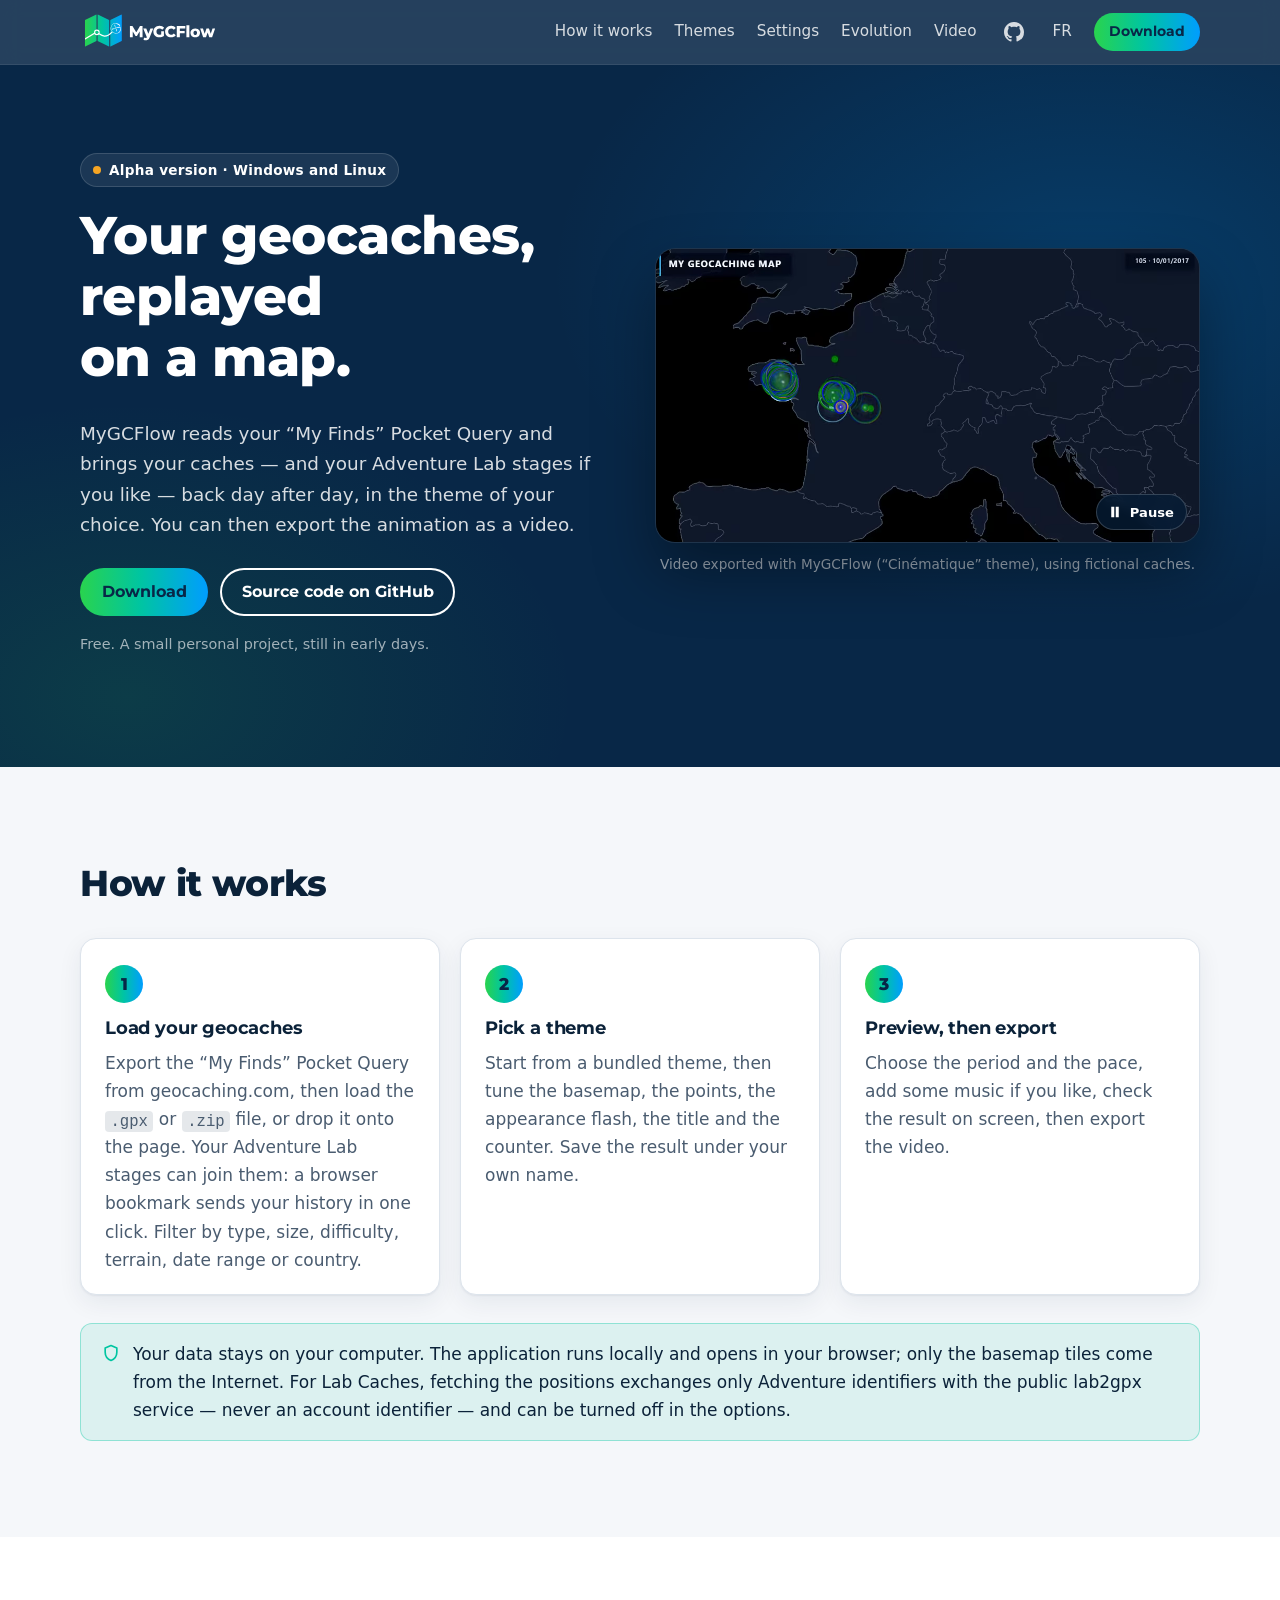
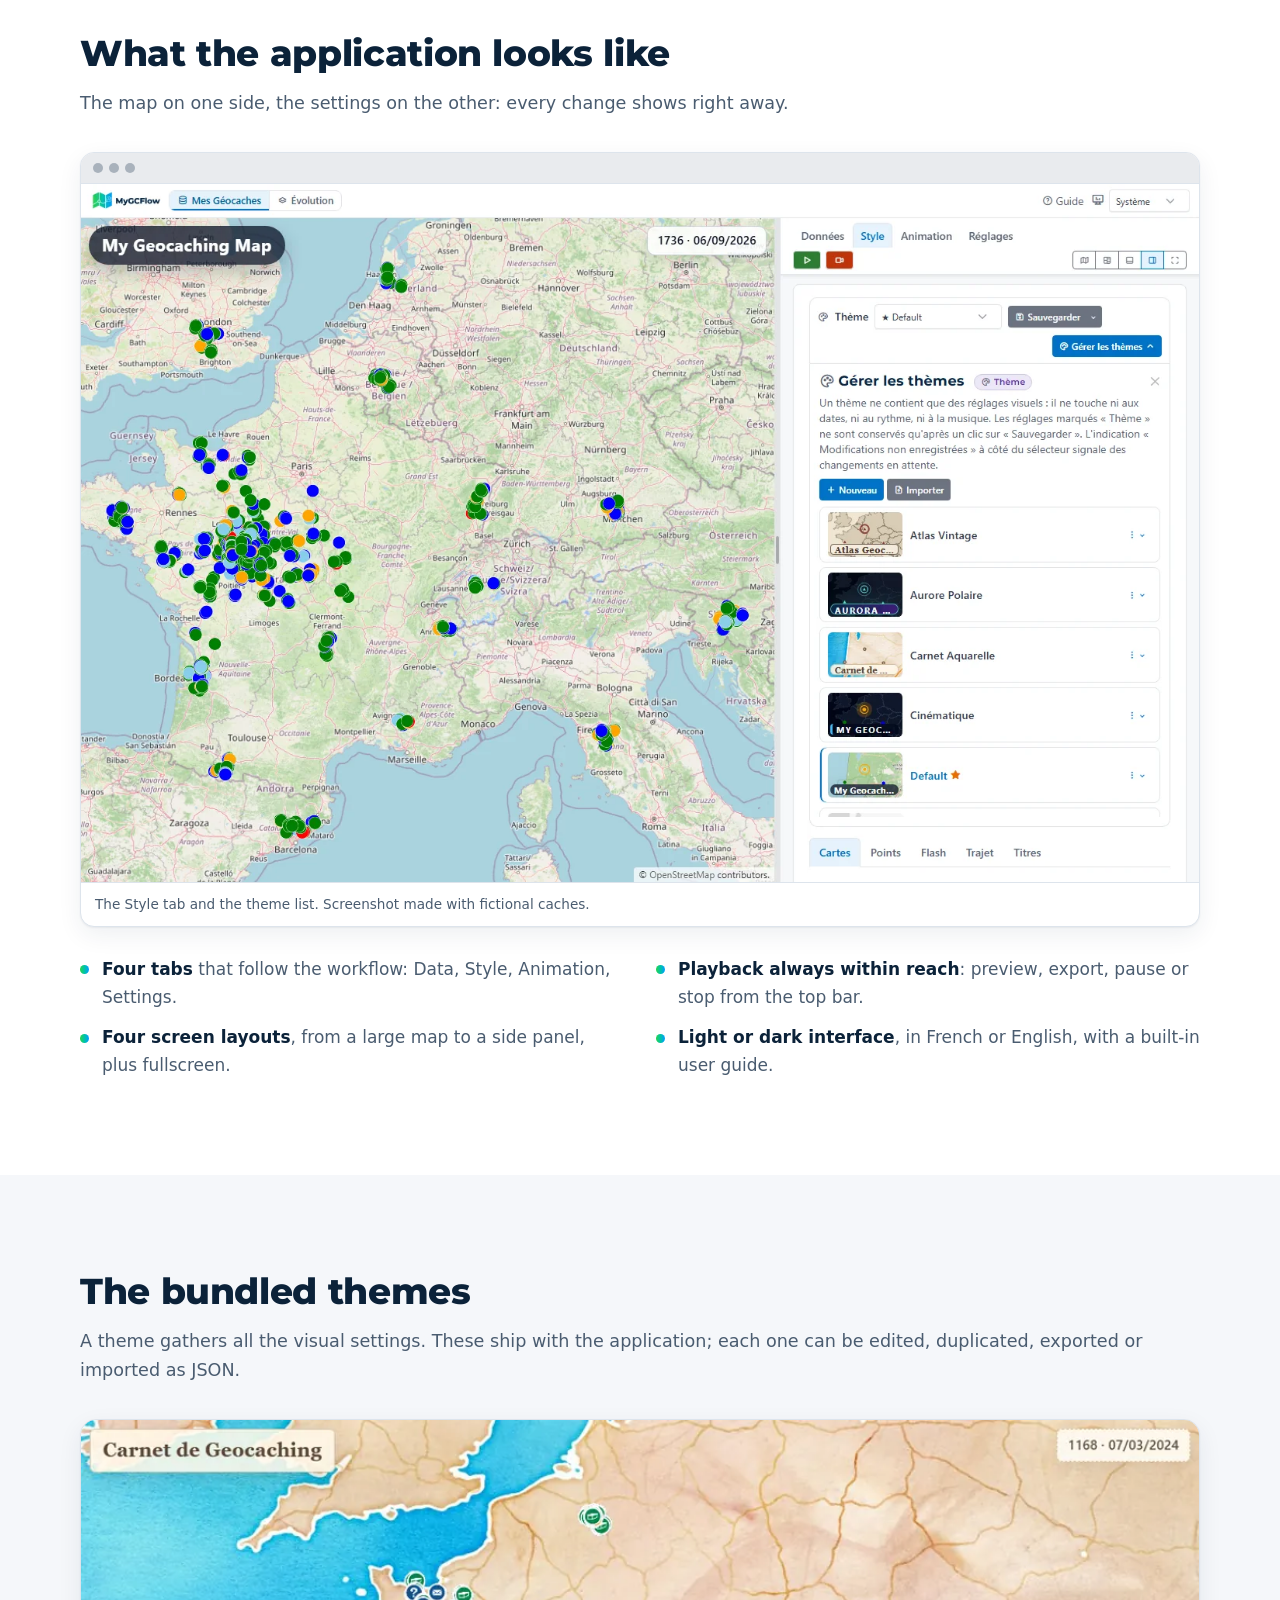
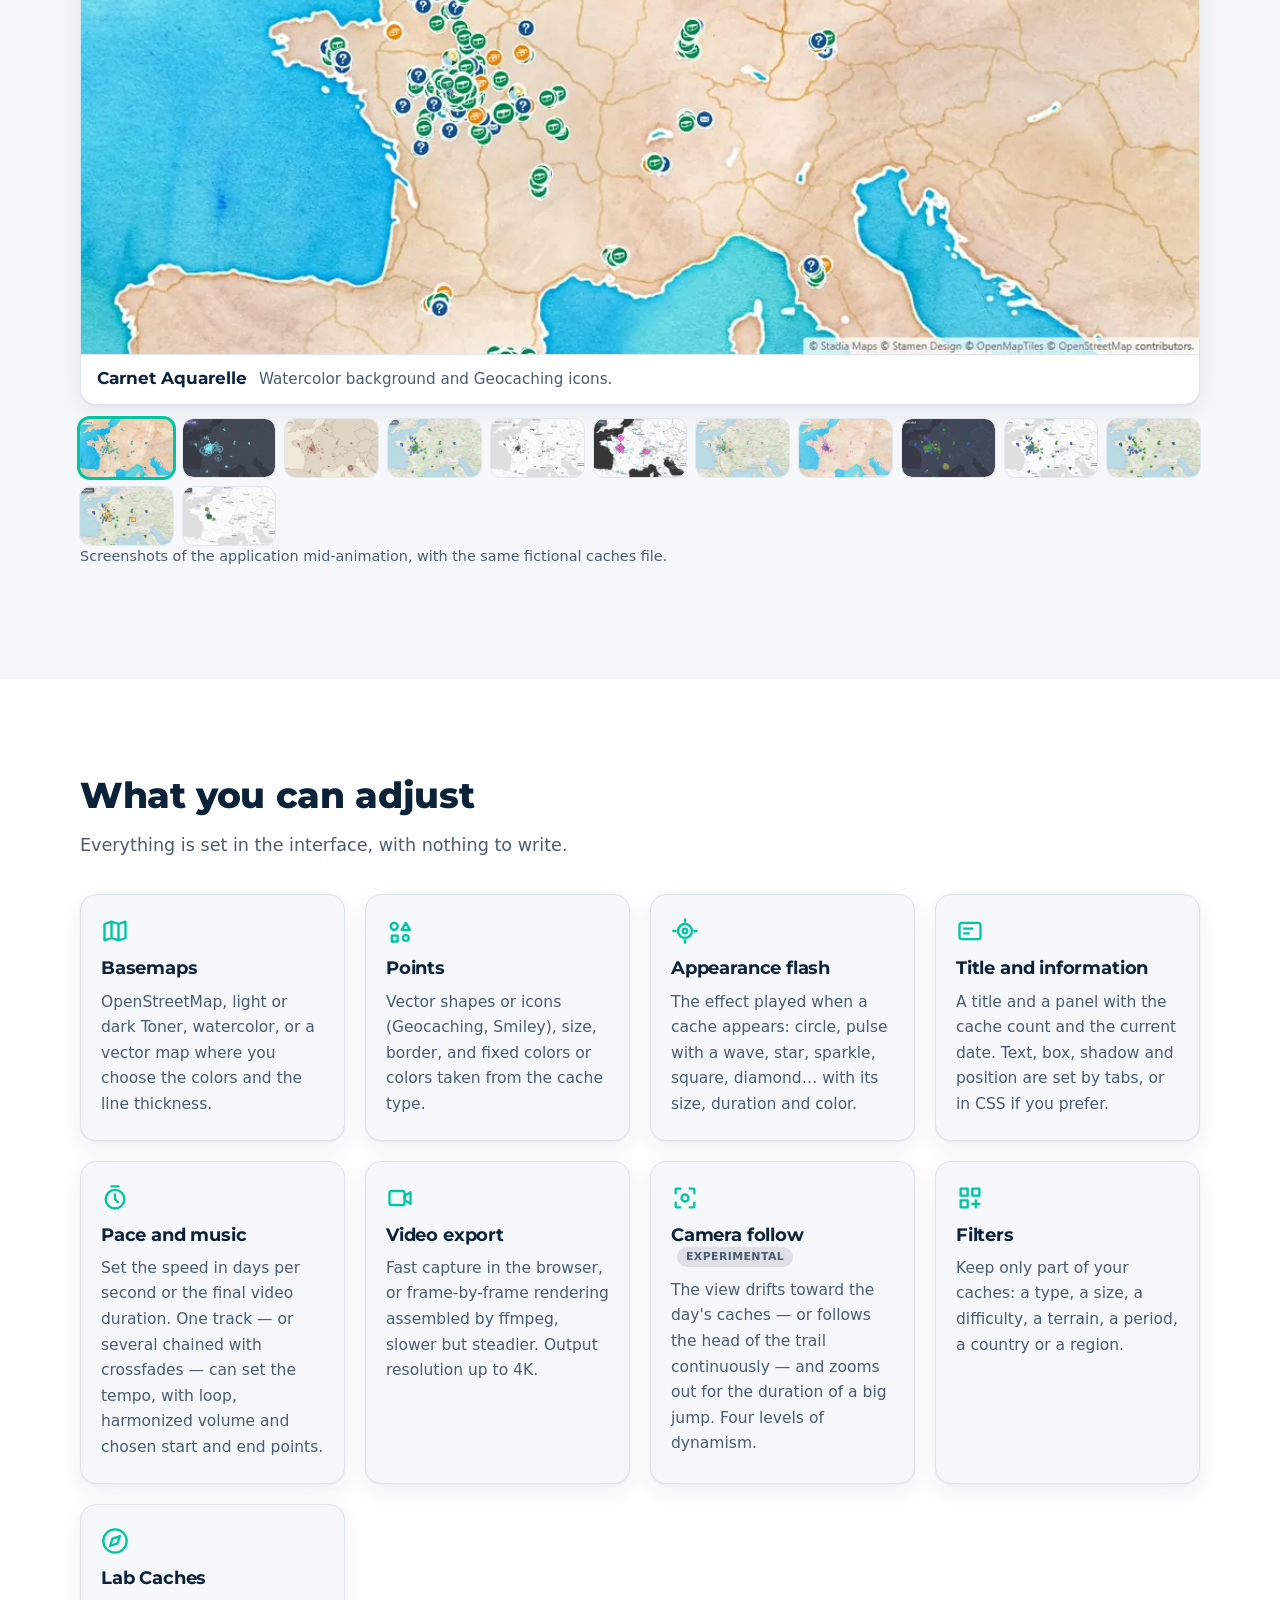
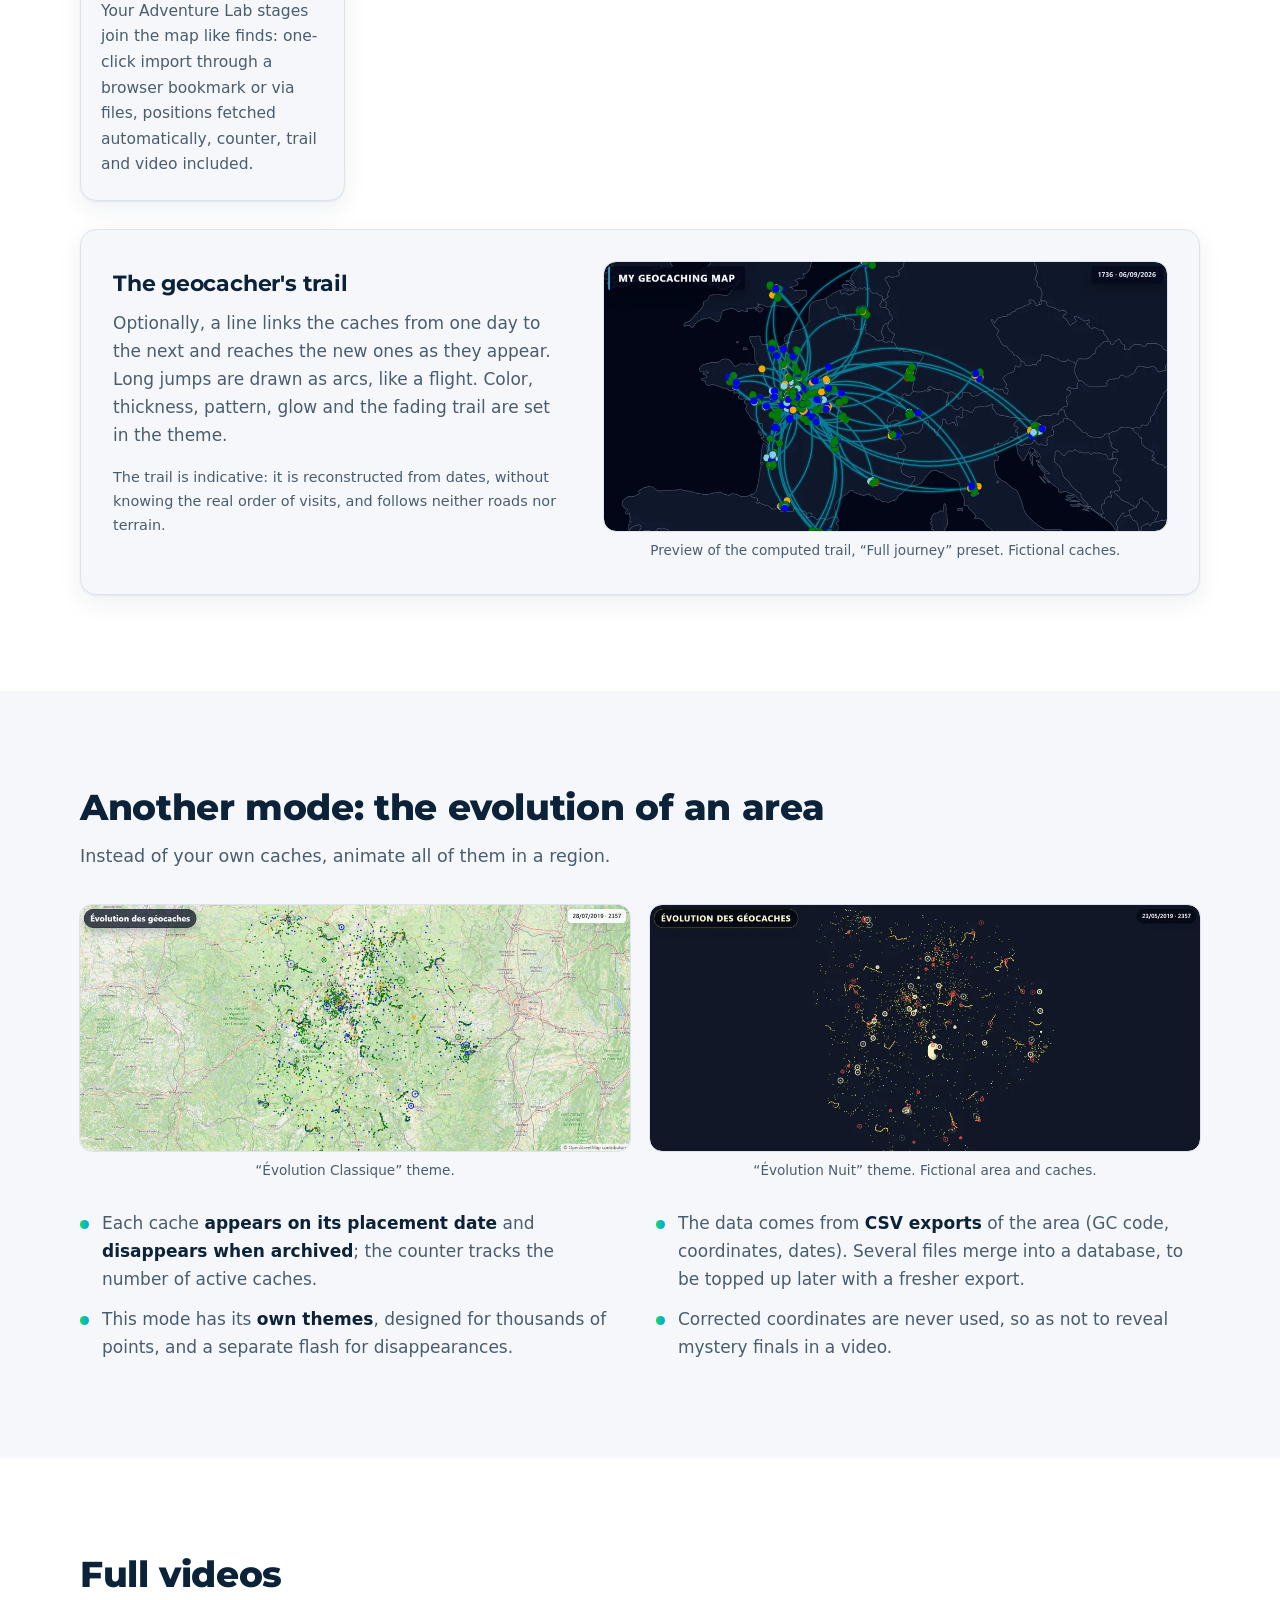
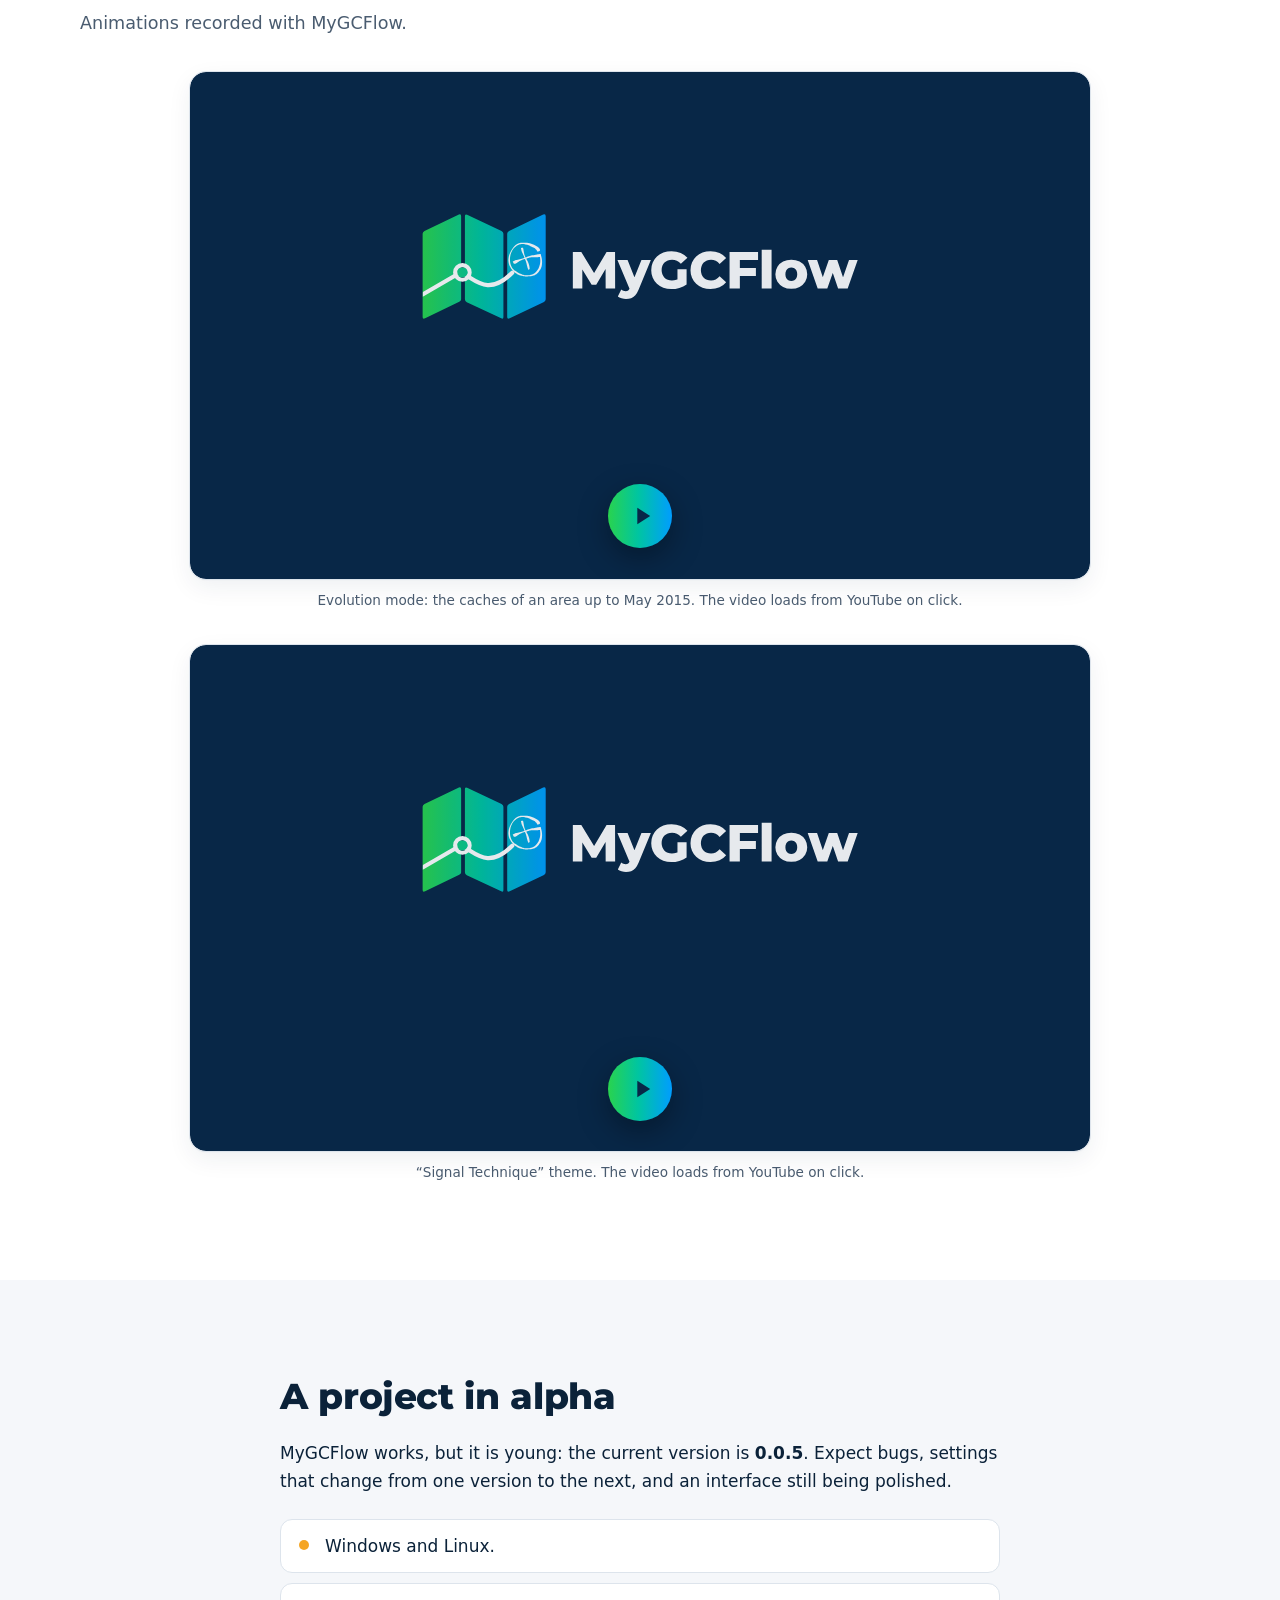
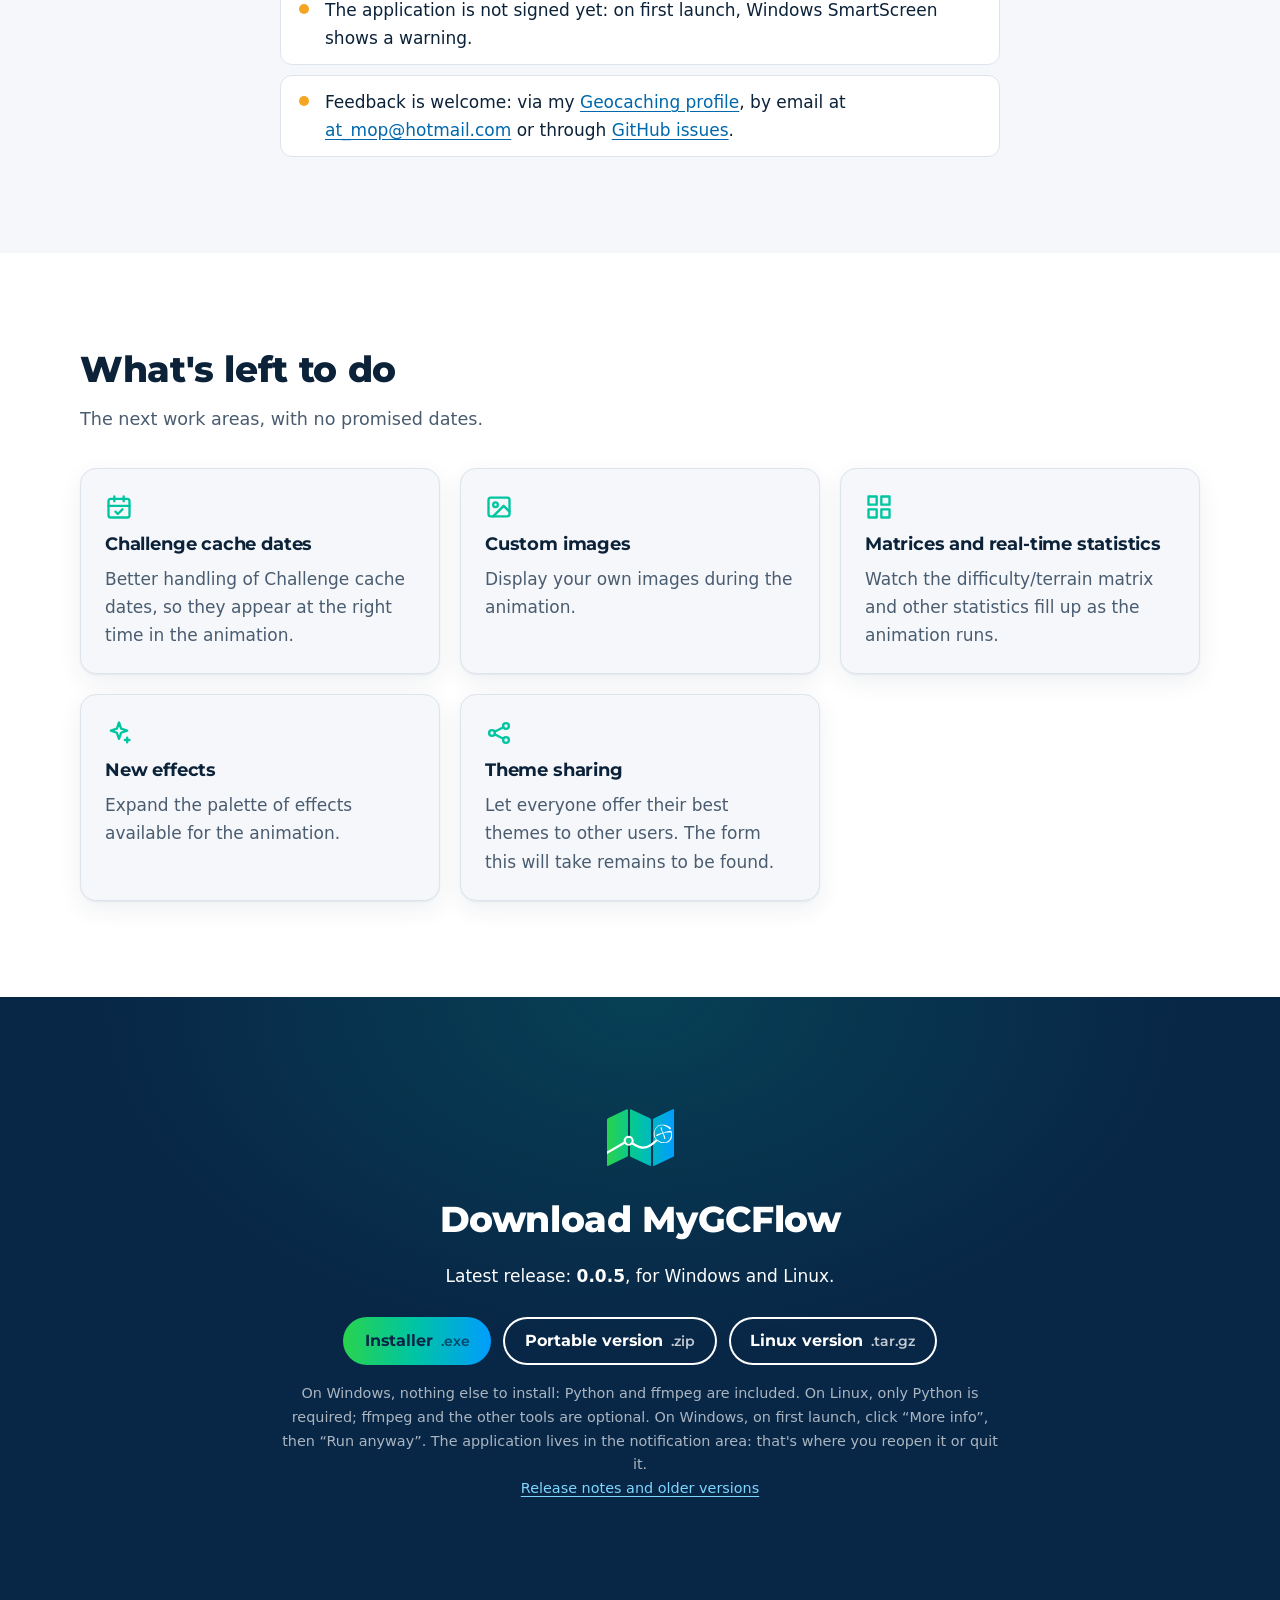
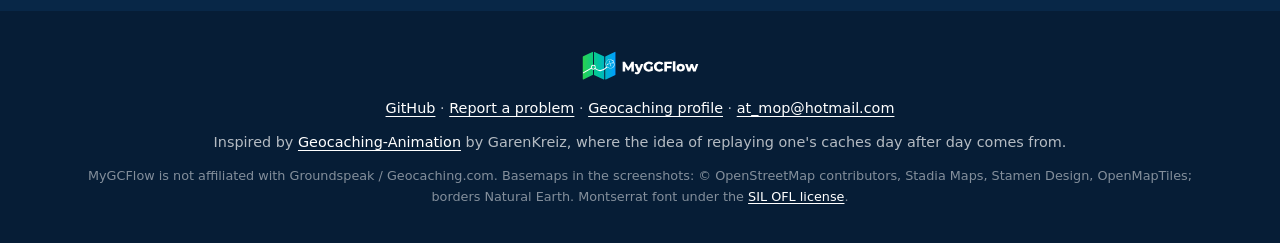
==== commit 0761ad95: "Site > Version 0.0.5 : support Linux et Lab Caches - index.html/en.html : mention Linux partout (bad" ====
--- a/en.html
+++ b/en.html
@@ -4,12 +4,12 @@
   <meta charset="utf-8">
   <meta name="viewport" content="width=device-width, initial-scale=1">
   <title>MyGCFlow · your geocaches on an animated map</title>
-  <meta name="description" content="MyGCFlow replays your found geocaches on a map, day after day, in the theme of your choice, and records the animation as a video. Free Windows application, in alpha.">
+  <meta name="description" content="MyGCFlow replays your found geocaches and your Adventure Lab stages on a map, day after day, in the theme of your choice, and records the animation as a video. Free application for Windows and Linux, in alpha.">
   <meta name="theme-color" content="#082747">
 
   <meta property="og:type" content="website">
   <meta property="og:title" content="MyGCFlow">
-  <meta property="og:description" content="Your found geocaches, replayed on a map and recorded as a video.">
+  <meta property="og:description" content="Your found geocaches and Adventure Lab stages, replayed on a map and recorded as a video.">
   <!-- og:image demande une URL absolue : l'ajouter quand le domaine du site sera connu,
        avec assets/img/mygcflow-social-1280x640.png -->
   <link rel="alternate" hreflang="fr" href="index.html">
@@ -53,15 +53,15 @@
     <section class="hero">
       <div class="wrap hero-inner">
         <div class="hero-text">
-          <p class="badge"><span class="badge-dot" aria-hidden="true"></span>Alpha version · Windows</p>
+          <p class="badge"><span class="badge-dot" aria-hidden="true"></span>Alpha version · Windows and Linux</p>
           <h1>Your geocaches, replayed on a&nbsp;map.</h1>
           <p class="lead">
             MyGCFlow reads your &ldquo;My&nbsp;Finds&rdquo; Pocket Query and brings your caches
-            back day after day, in the theme of your choice. You can then export
-            the animation as a video.
+            &mdash; and your Adventure Lab stages if you like &mdash; back day after day,
+            in the theme of your choice. You can then export the animation as a video.
           </p>
           <div class="actions">
-            <a class="btn" href="#telecharger">Download for Windows</a>
+            <a class="btn" href="#telecharger">Download</a>
             <a class="btn btn-ghost" href="https://github.com/TherionAcribus/MyGCFlow">Source code on GitHub</a>
           </div>
           <p class="fineprint">Free. A small personal project, still in early days.</p>
@@ -99,8 +99,9 @@
             <h3>Load your geocaches</h3>
             <p>
               Export the &ldquo;My&nbsp;Finds&rdquo; Pocket Query from geocaching.com, then load the
-              <code>.gpx</code> or <code>.zip</code> file, or drop it onto the page. Filter by type,
-              size, difficulty, terrain, date range or country.
+              <code>.gpx</code> or <code>.zip</code> file, or drop it onto the page. Your Adventure
+              Lab stages can join them: a browser bookmark sends your history in one click.
+              Filter by type, size, difficulty, terrain, date range or country.
             </p>
           </li>
           <li class="step reveal">
@@ -124,7 +125,9 @@
           <svg viewBox="0 0 24 24" width="20" height="20" aria-hidden="true"><path fill="none" stroke="currentColor" stroke-width="2" stroke-linecap="round" stroke-linejoin="round" d="M12 3l7 3v5c0 4.5-3 8.3-7 10-4-1.7-7-5.5-7-10V6z"/></svg>
           <span>
             Your data stays on your computer. The application runs locally and opens in your
-            browser; only the basemap tiles come from the Internet.
+            browser; only the basemap tiles come from the Internet. For Lab Caches, fetching
+            the positions exchanges only Adventure identifiers with the public lab2gpx service
+            &mdash; never an account identifier &mdash; and can be turned off in the options.
           </span>
         </p>
       </div>
@@ -225,7 +228,7 @@
           <article class="card reveal">
             <svg class="card-icon" viewBox="0 0 24 24" width="28" height="28" aria-hidden="true"><g fill="none" stroke="currentColor" stroke-width="2" stroke-linecap="round" stroke-linejoin="round"><circle cx="12" cy="13" r="8"/><path d="M12 9v4l2.5 2.5M9 2h6"/></g></svg>
             <h3>Pace and music</h3>
-            <p>Set the speed in days per second or the final video duration. With music, the animation can match the track's length.</p>
+            <p>Set the speed in days per second or the final video duration. One track &mdash; or several chained with crossfades &mdash; can set the tempo, with loop, harmonized volume and chosen start and end points.</p>
           </article>
           <article class="card reveal">
             <svg class="card-icon" viewBox="0 0 24 24" width="28" height="28" aria-hidden="true"><g fill="none" stroke="currentColor" stroke-width="2" stroke-linecap="round" stroke-linejoin="round"><rect x="3" y="6" width="13" height="12" rx="2"/><path d="M16 10l5-3v10l-5-3z"/></g></svg>
@@ -235,12 +238,17 @@
           <article class="card reveal">
             <svg class="card-icon" viewBox="0 0 24 24" width="28" height="28" aria-hidden="true"><g fill="none" stroke="currentColor" stroke-width="2" stroke-linecap="round" stroke-linejoin="round"><path d="M4 8V5a1 1 0 011-1h3M16 4h3a1 1 0 011 1v3M20 16v3a1 1 0 01-1 1h-3M8 20H5a1 1 0 01-1-1v-3"/><circle cx="12" cy="12" r="3"/></g></svg>
             <h3>Camera follow <span class="tag">Experimental</span></h3>
-            <p>The view drifts toward the day's caches, and zooms out for the duration of a big jump. Four levels of dynamism.</p>
+            <p>The view drifts toward the day's caches &mdash; or follows the head of the trail continuously &mdash; and zooms out for the duration of a big jump. Four levels of dynamism.</p>
           </article>
           <article class="card reveal">
             <svg class="card-icon" viewBox="0 0 24 24" width="28" height="28" aria-hidden="true"><g fill="none" stroke="currentColor" stroke-width="2" stroke-linecap="round" stroke-linejoin="round"><path d="M4 4h6v6H4zM14 4h6v6h-6zM4 14h6v6H4z"/><path d="M14 17h6M17 14v6"/></g></svg>
             <h3>Filters</h3>
             <p>Keep only part of your caches: a type, a size, a difficulty, a terrain, a period, a country or a region.</p>
+          </article>
+          <article class="card reveal">
+            <svg class="card-icon" viewBox="0 0 24 24" width="28" height="28" aria-hidden="true"><g fill="none" stroke="currentColor" stroke-width="2" stroke-linecap="round" stroke-linejoin="round"><circle cx="12" cy="12" r="10"/><polygon points="16.24 7.76 14.12 14.12 7.76 16.24 9.88 9.88 16.24 7.76"/></g></svg>
+            <h3>Lab Caches</h3>
+            <p>Your Adventure Lab stages join the map like finds: one-click import through a browser bookmark or via files, positions fetched automatically, counter, trail and video included.</p>
           </article>
         </div>
 
@@ -299,19 +307,29 @@
     <!-- Vidéo -->
     <section id="video" class="section section-alt">
       <div class="wrap">
-        <h2 class="reveal">A full video</h2>
-        <p class="section-lead reveal">An animation recorded with MyGCFlow.</p>
+        <h2 class="reveal">Full videos</h2>
+        <p class="section-lead reveal">Animations recorded with MyGCFlow.</p>
 
         <!-- Pour changer de vidéo, remplacer data-youtube-id. Pour en ajouter une,
              dupliquer ce bloc <figure>. -->
-        <figure class="video reveal" data-youtube-id="Gqk3JlpNE18">
-          <button class="video-facade" type="button" aria-label="Play the demo video (YouTube)">
+        <figure class="video reveal" data-youtube-id="0N4ljMRQwww">
+          <button class="video-facade" type="button" aria-label="Play the “Cache evolution” video (YouTube)">
             <img src="assets/img/mygcflow-logo-horizontal-fond-sombre.svg" alt="" width="1280" height="640" loading="lazy">
             <span class="video-play" aria-hidden="true">
               <svg viewBox="0 0 24 24" width="28" height="28"><path fill="currentColor" d="M8 5v14l11-7z"/></svg>
             </span>
           </button>
-          <figcaption>The video loads from YouTube on click.</figcaption>
+          <figcaption>Evolution mode: the caches of an area up to May 2015. The video loads from YouTube on click.</figcaption>
+        </figure>
+
+        <figure class="video reveal" data-youtube-id="OY7B0ChPWco">
+          <button class="video-facade" type="button" aria-label="Play the “Signal Technique” video (YouTube)">
+            <img src="assets/img/mygcflow-logo-horizontal-fond-sombre.svg" alt="" width="1280" height="640" loading="lazy">
+            <span class="video-play" aria-hidden="true">
+              <svg viewBox="0 0 24 24" width="28" height="28"><path fill="currentColor" d="M8 5v14l11-7z"/></svg>
+            </span>
+          </button>
+          <figcaption>&ldquo;Signal Technique&rdquo; theme. The video loads from YouTube on click.</figcaption>
         </figure>
       </div>
     </section>
@@ -322,11 +340,11 @@
         <h2 class="reveal">A project in alpha</h2>
         <p class="reveal">
           MyGCFlow works, but it is young: the current version is
-          <strong class="js-version">0.0.3</strong>. Expect bugs, settings that
+          <strong class="js-version">0.0.5</strong>. Expect bugs, settings that
           change from one version to the next, and an interface still being polished.
         </p>
         <ul class="facts reveal">
-          <li>Windows only for now.</li>
+          <li>Windows and Linux.</li>
           <li>
             The application is not signed yet: on first launch, Windows SmartScreen shows
             a warning.
@@ -367,12 +385,6 @@
           </article>
 
           <article class="card reveal">
-            <svg class="card-icon" viewBox="0 0 24 24" width="28" height="28" aria-hidden="true"><g fill="none" stroke="currentColor" stroke-width="2" stroke-linecap="round" stroke-linejoin="round"><path d="M9 3h6M10 3v6l-5 9a2 2 0 002 3h10a2 2 0 002-3l-5-9V3M7.5 15h9"/></g></svg>
-            <h3>Lab Caches support</h3>
-            <p>Take Lab Caches into account, so they appear on the map too.</p>
-          </article>
-
-          <article class="card reveal">
             <svg class="card-icon" viewBox="0 0 24 24" width="28" height="28" aria-hidden="true"><g fill="none" stroke="currentColor" stroke-width="2" stroke-linecap="round" stroke-linejoin="round"><path d="M12 3l1.8 5.2L19 10l-5.2 1.8L12 17l-1.8-5.2L5 10l5.2-1.8zM19 16v4M17 18h4"/></g></svg>
             <h3>New effects</h3>
             <p>Expand the palette of effects available for the animation.</p>
@@ -393,15 +405,17 @@
         <img class="download-icon reveal" src="assets/img/mygcflow-symbole.svg" alt="" width="88" height="88">
         <h2 class="reveal">Download MyGCFlow</h2>
         <p class="reveal" id="release-info">
-          Latest release: <strong class="js-version">0.0.3</strong>, for Windows.
+          Latest release: <strong class="js-version">0.0.5</strong>, for Windows and Linux.
         </p>
         <div class="actions center reveal">
           <a class="btn" id="dl-setup" href="https://github.com/TherionAcribus/MyGCFlow/releases/latest">Installer <span class="btn-meta" id="dl-setup-meta">.exe</span></a>
           <a class="btn btn-ghost" id="dl-portable" href="https://github.com/TherionAcribus/MyGCFlow/releases/latest">Portable version <span class="btn-meta" id="dl-portable-meta">.zip</span></a>
+          <a class="btn btn-ghost" id="dl-linux" href="https://github.com/TherionAcribus/MyGCFlow/releases/latest">Linux version <span class="btn-meta" id="dl-linux-meta">.tar.gz</span></a>
         </div>
         <p class="fineprint reveal">
-          Nothing else to install: Python and ffmpeg are included.
-          On first launch, click &ldquo;More info&rdquo;, then
+          On Windows, nothing else to install: Python and ffmpeg are included.
+          On Linux, only Python is required; ffmpeg and the other tools are optional.
+          On Windows, on first launch, click &ldquo;More info&rdquo;, then
           &ldquo;Run anyway&rdquo;.
           The application lives in the notification area: that's where you reopen
           it or quit it.
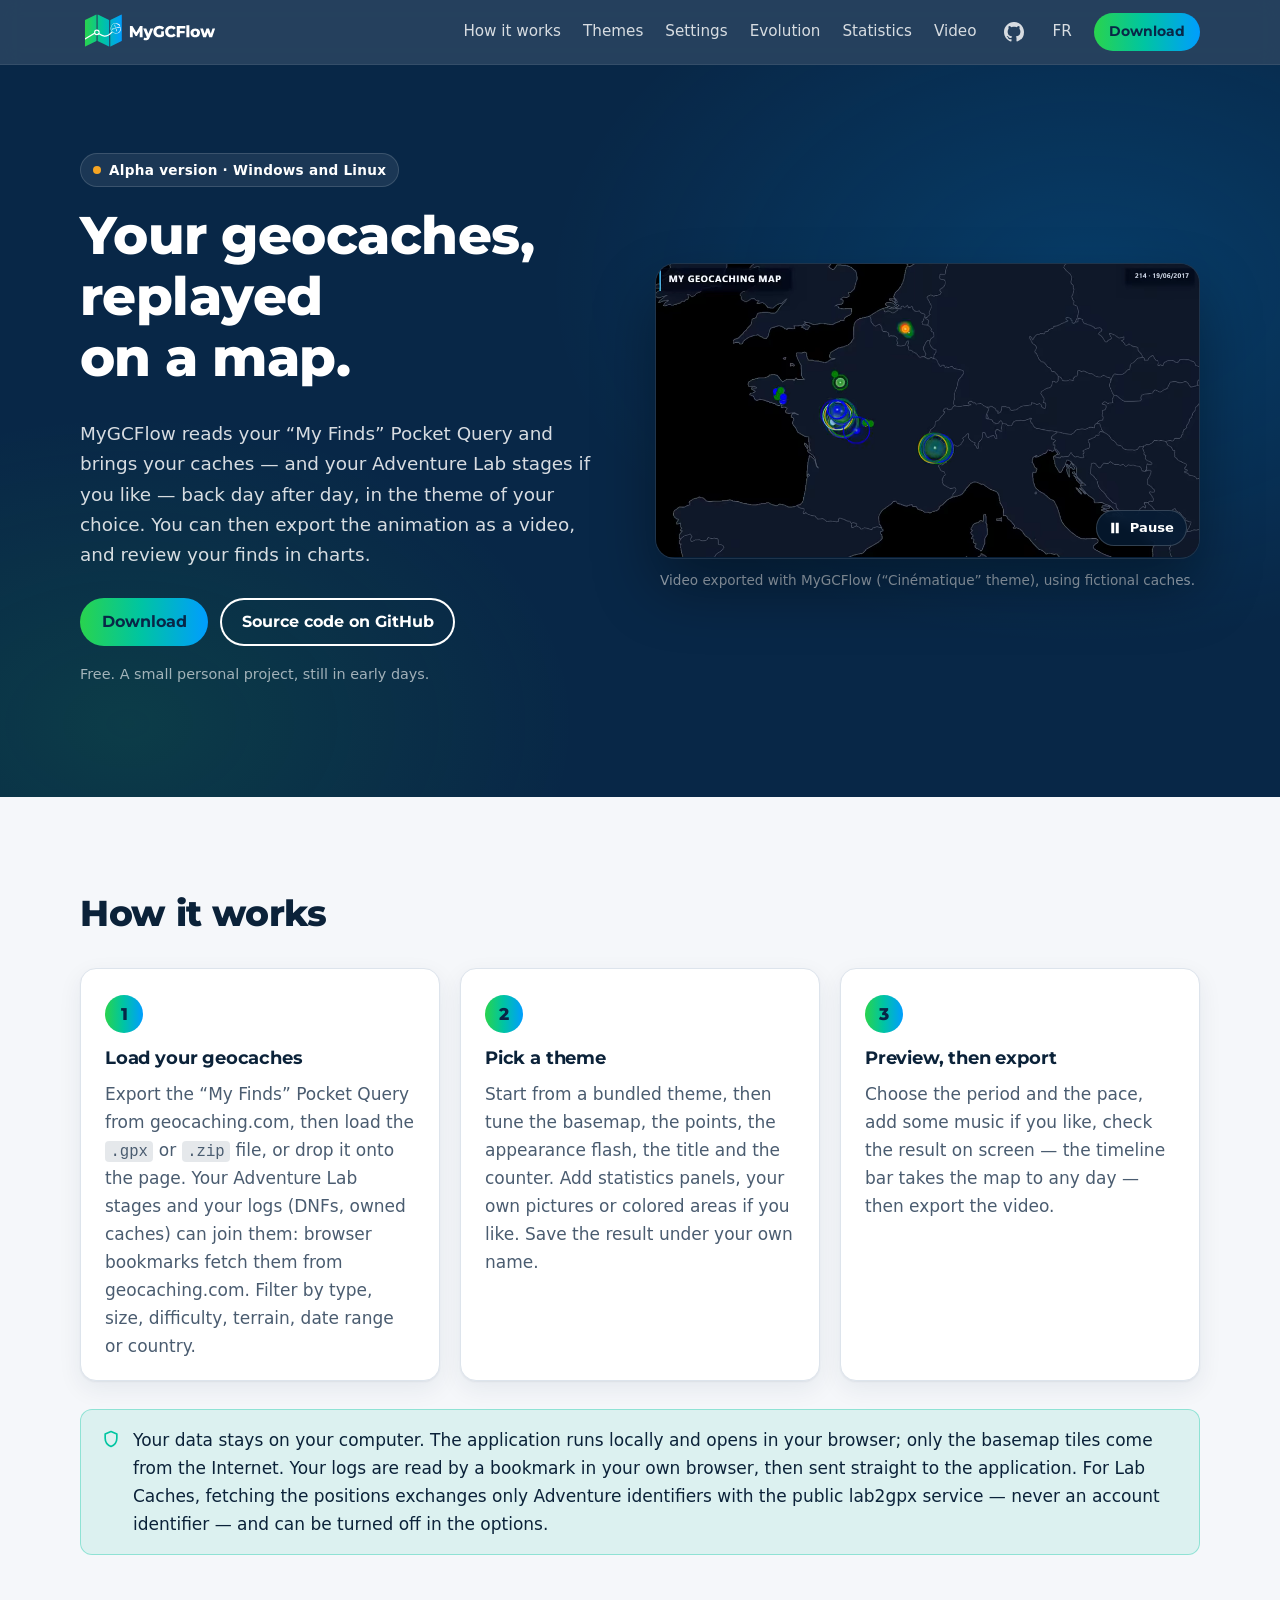
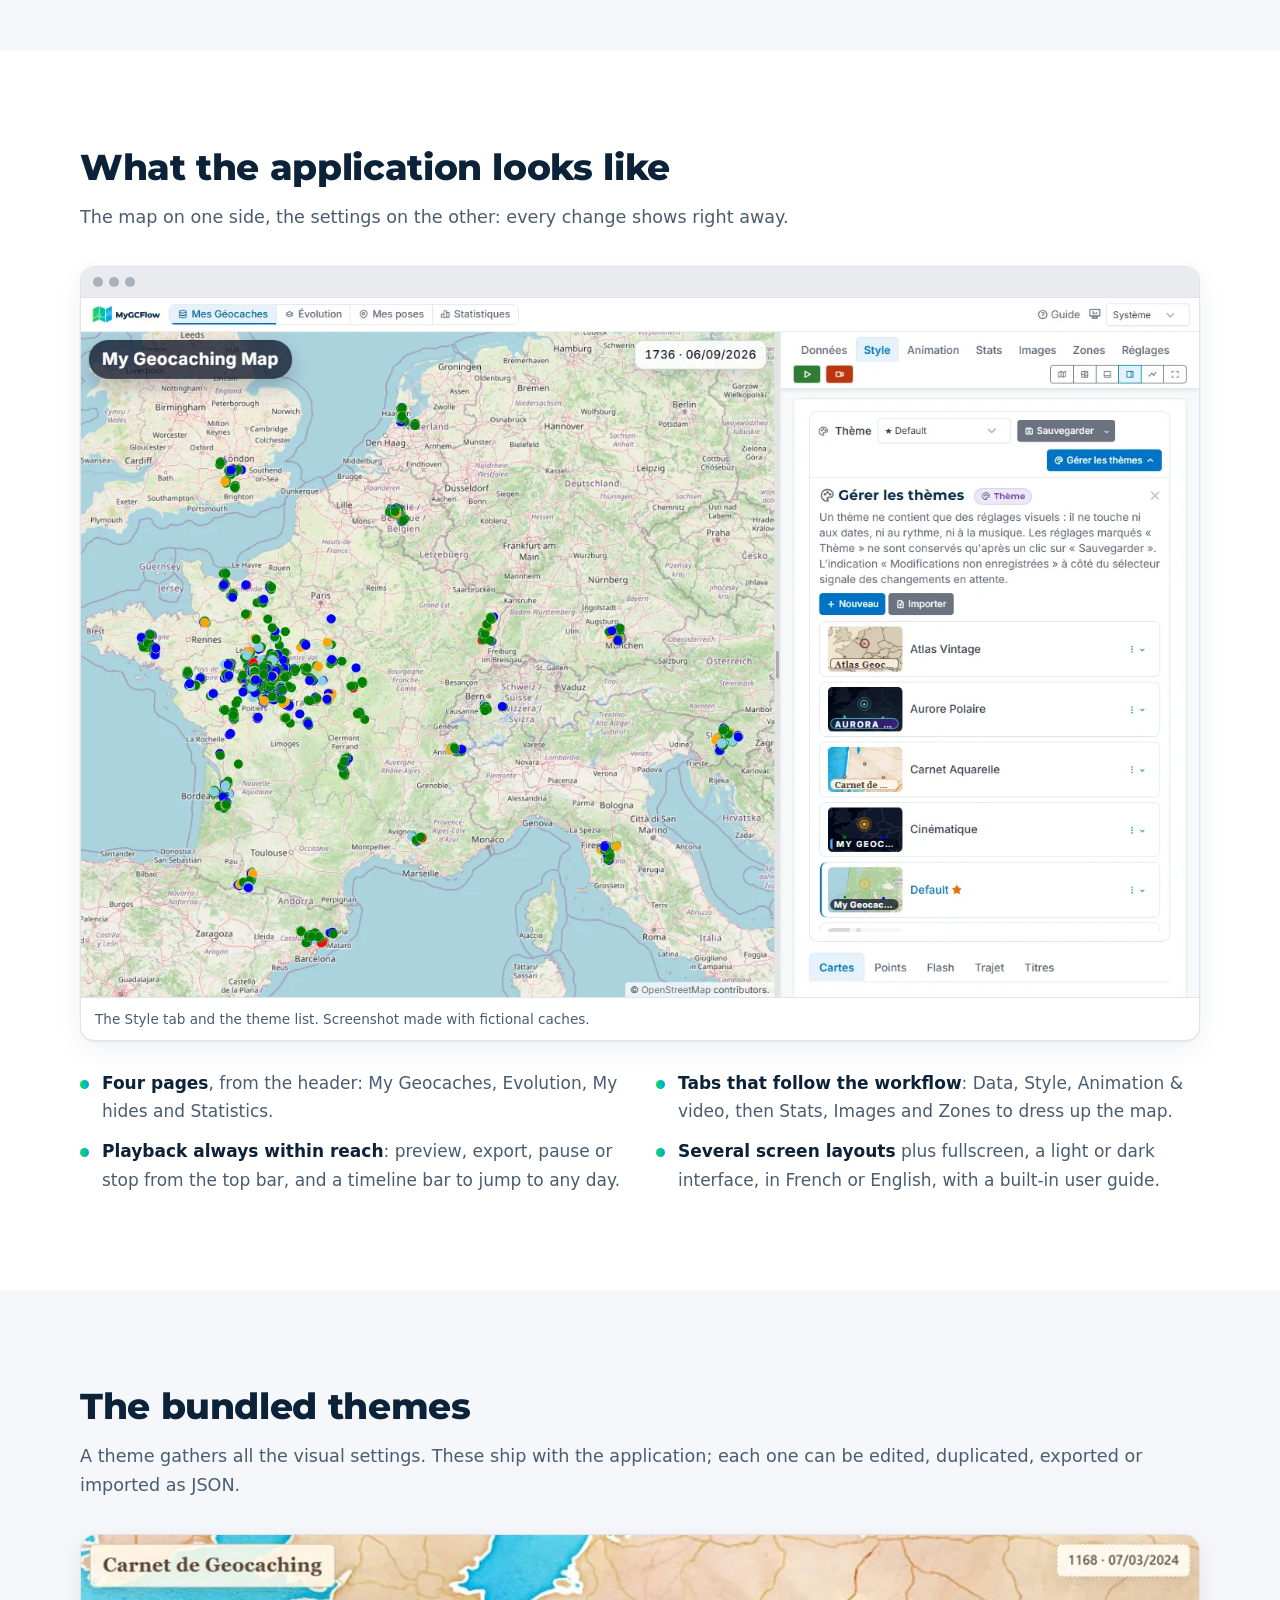
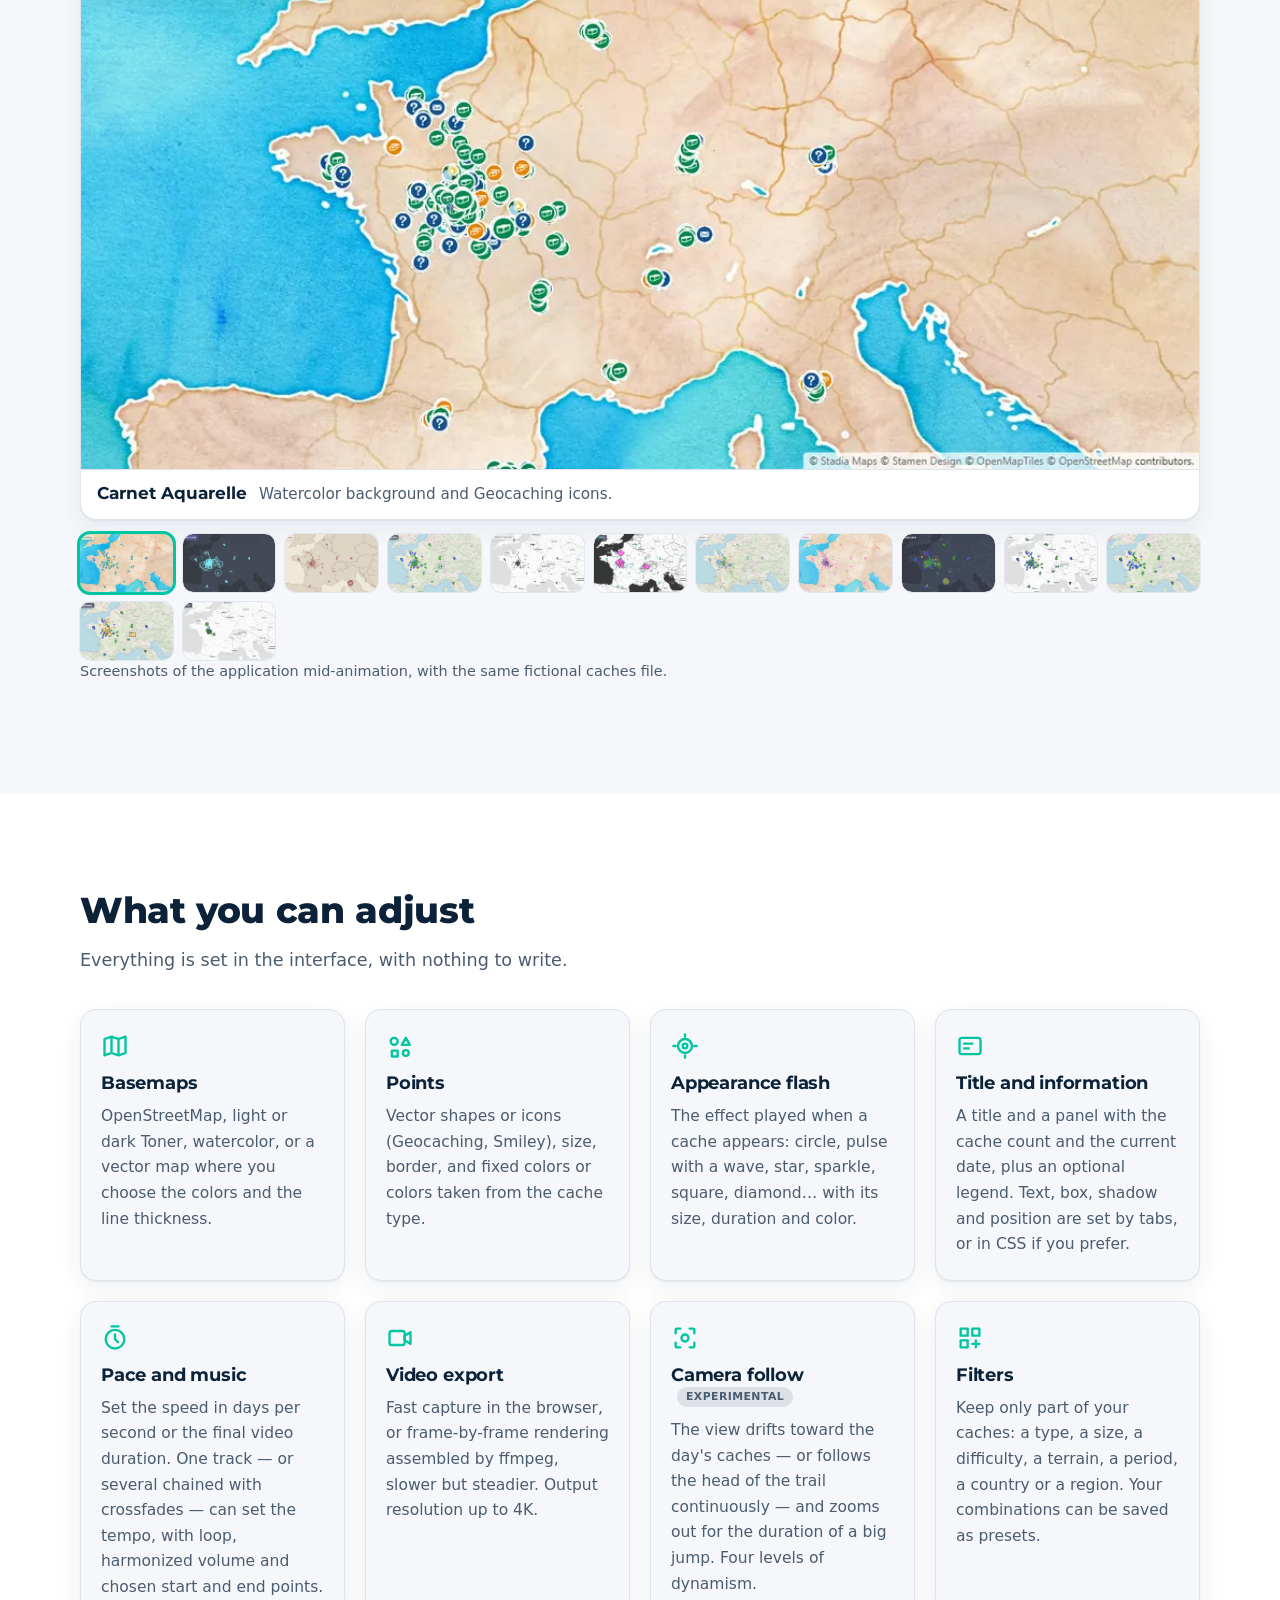
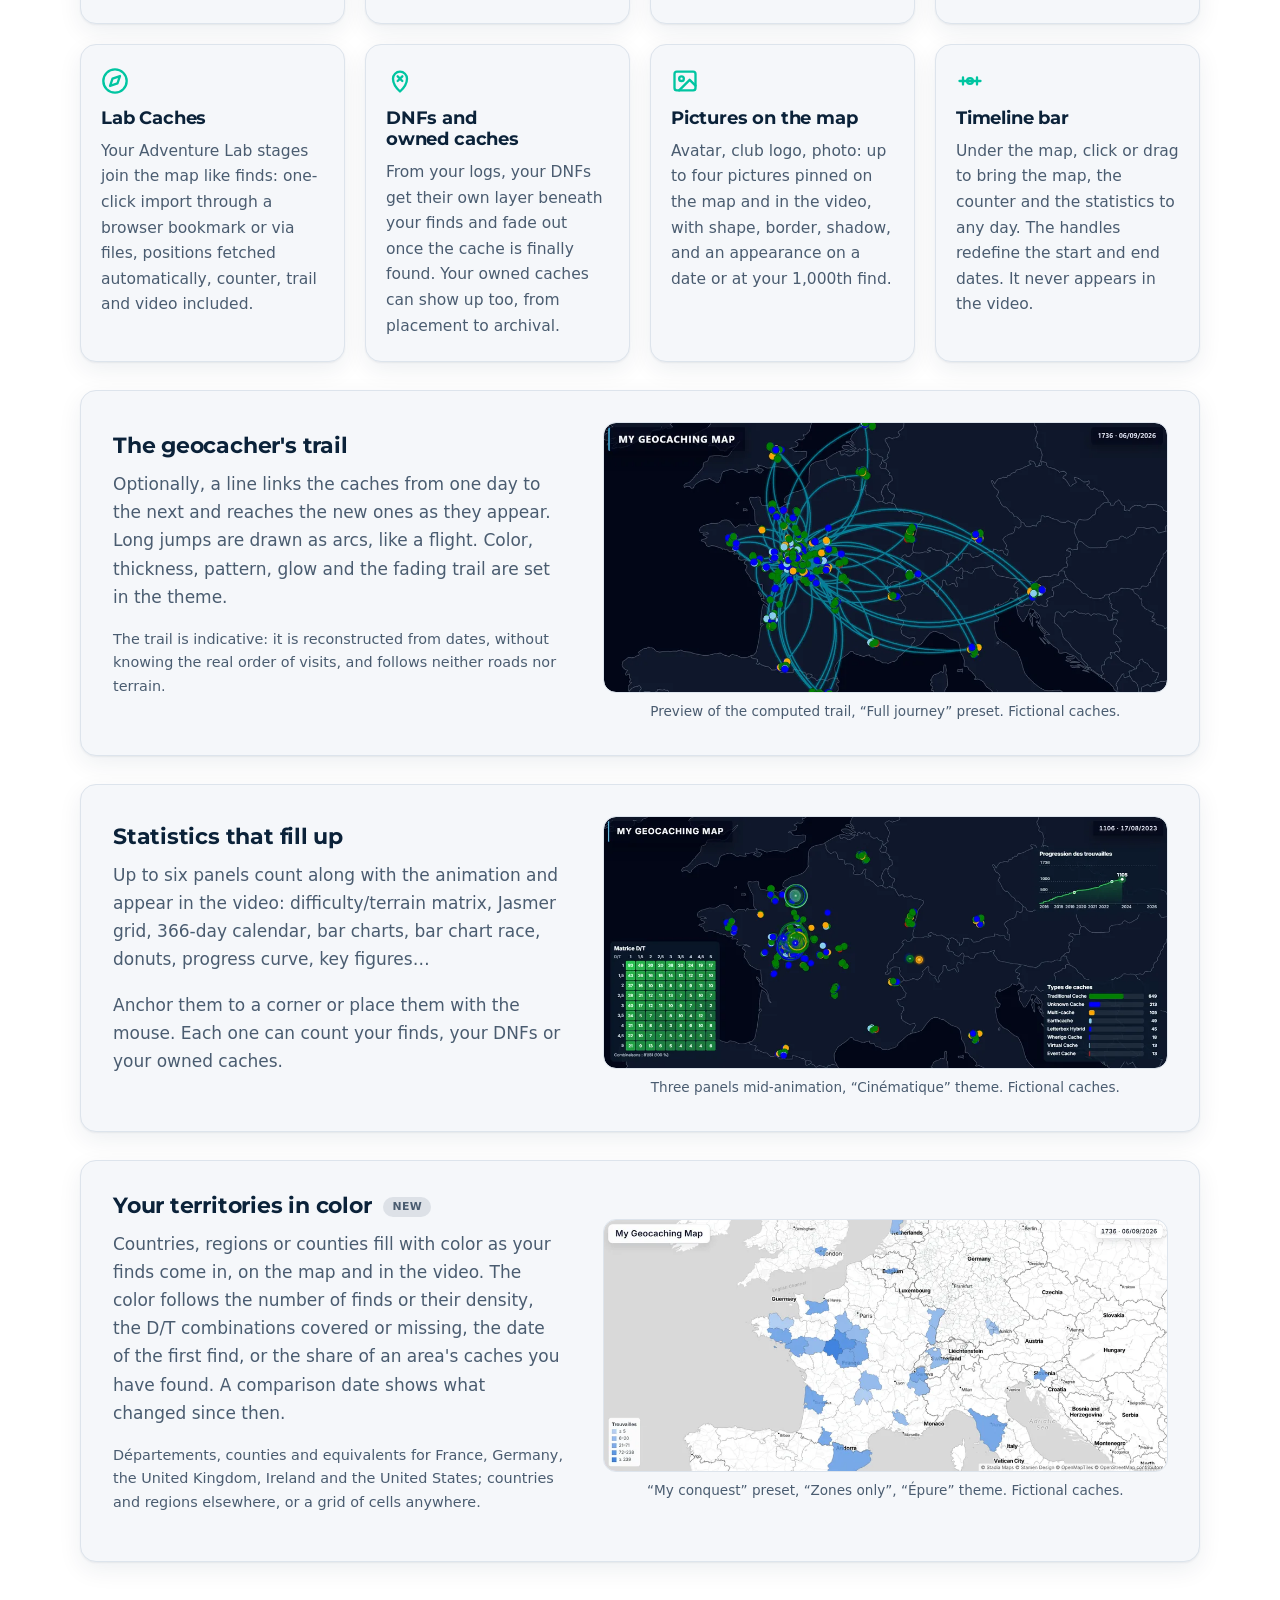
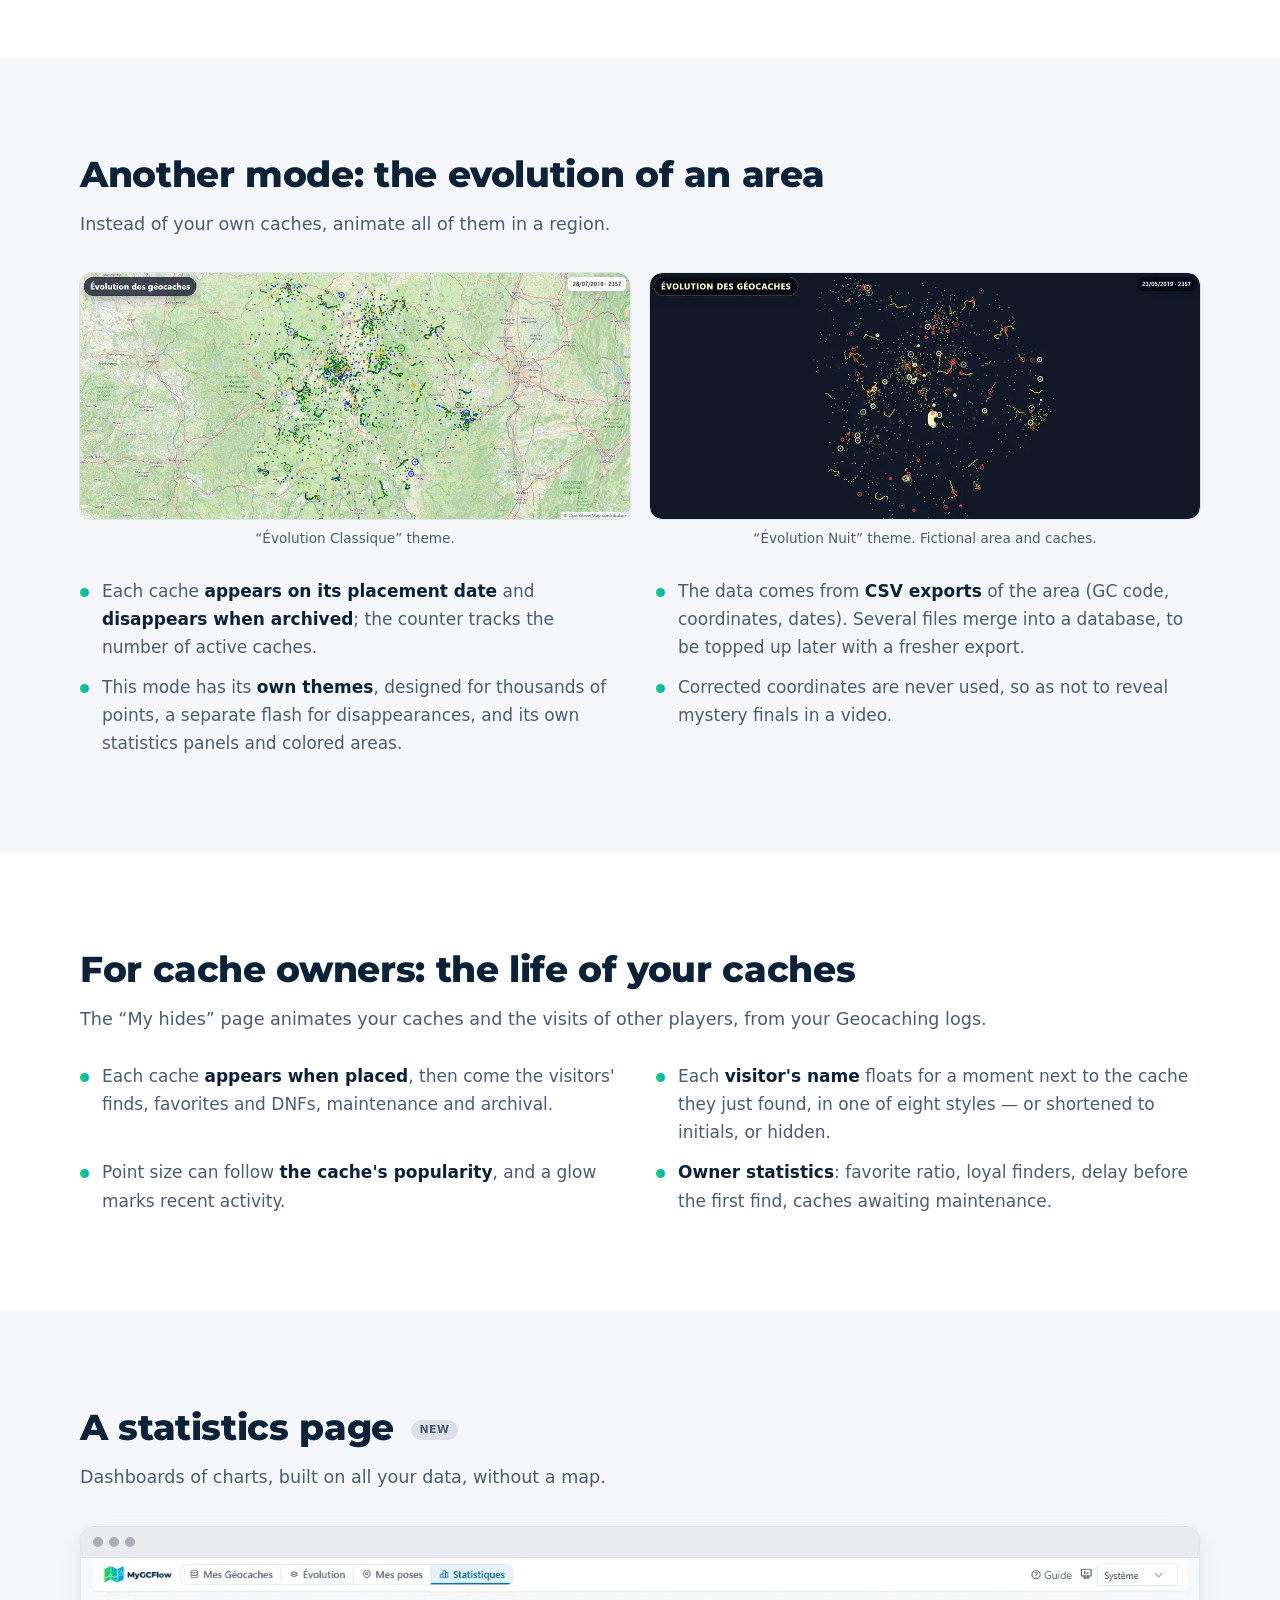
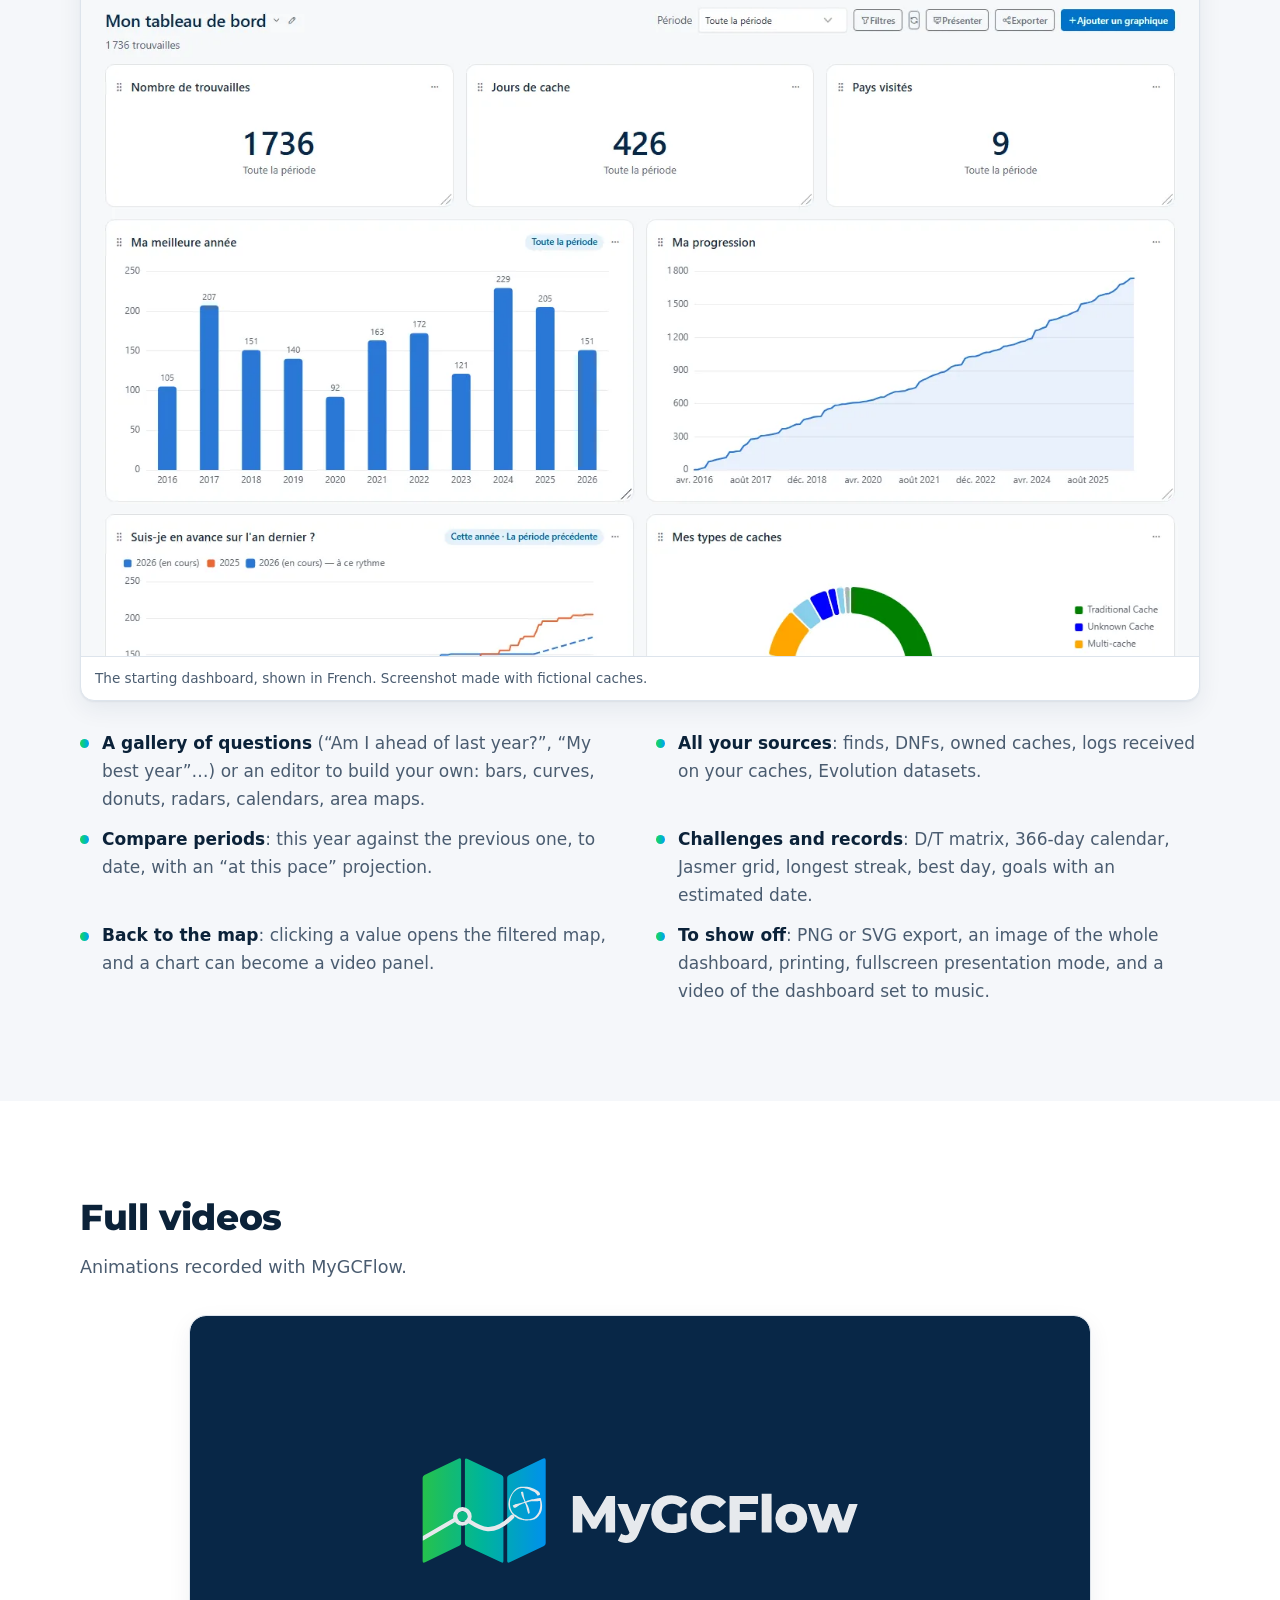
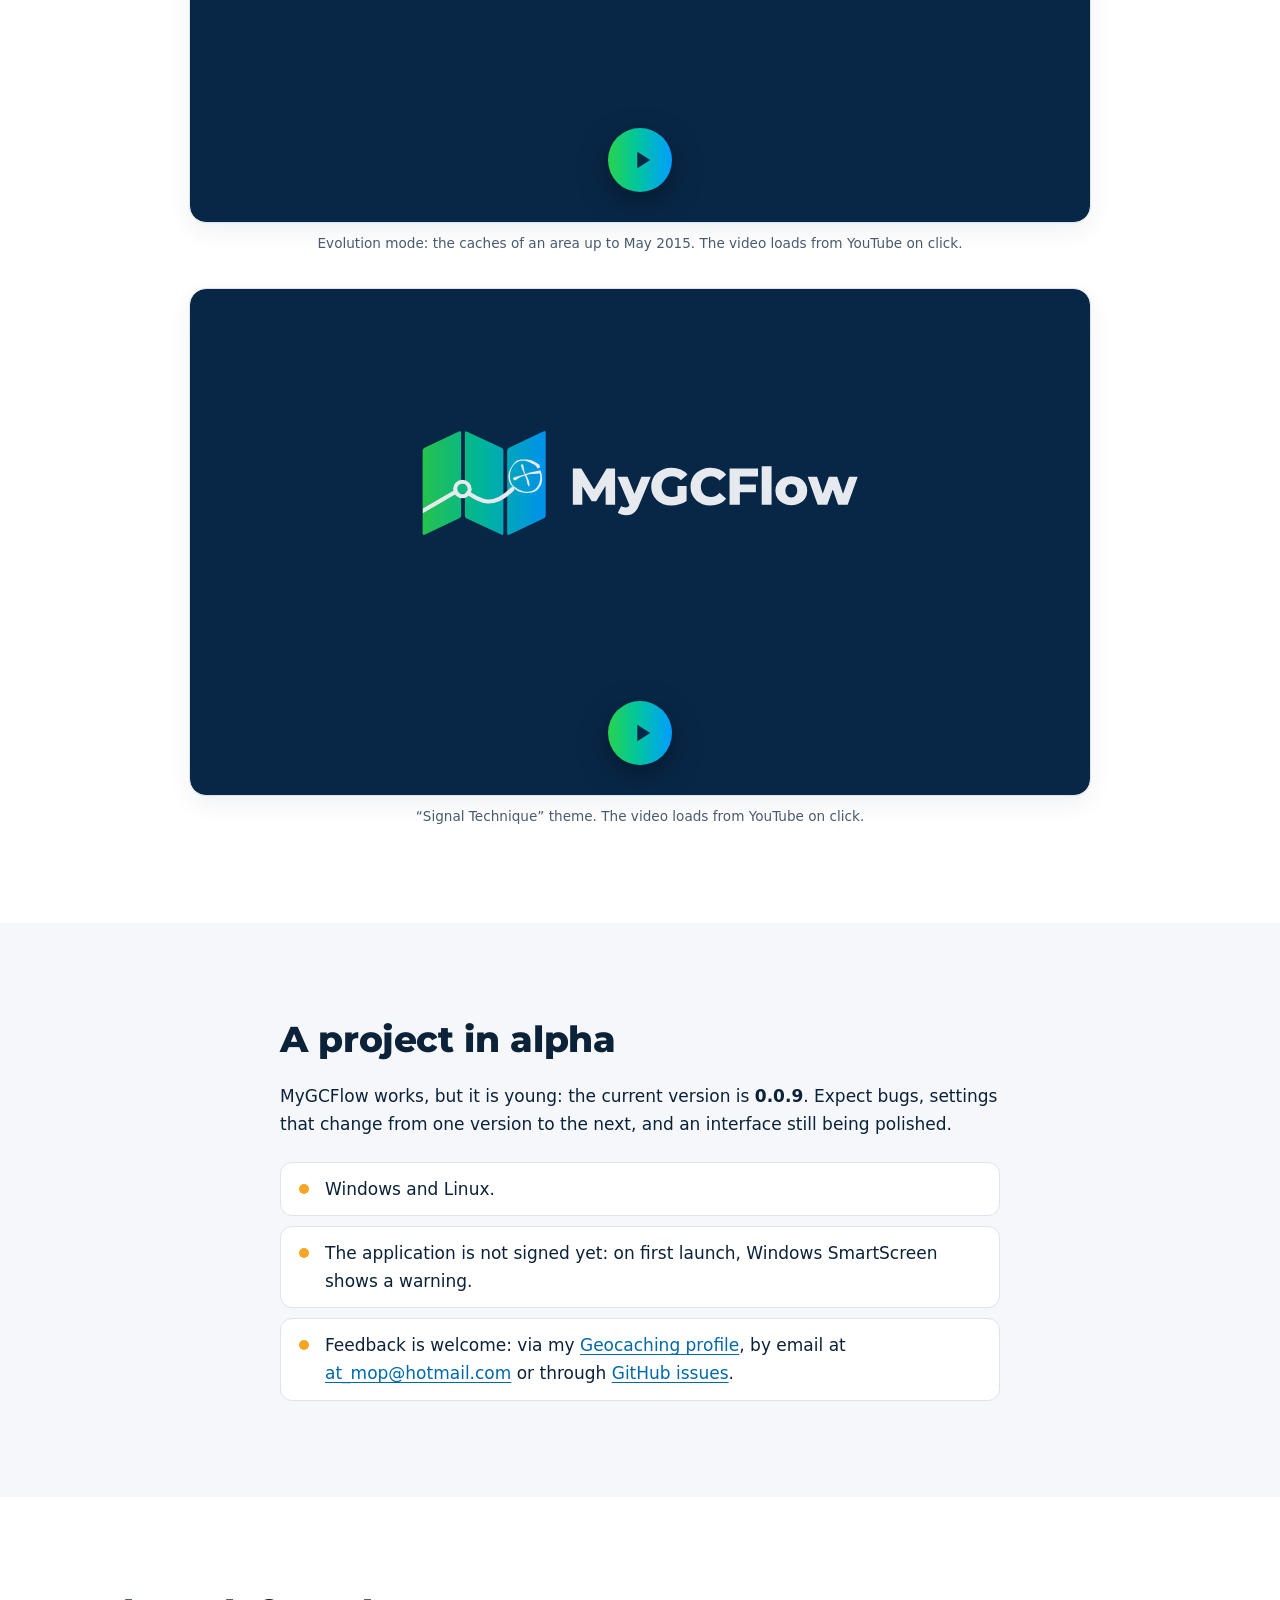
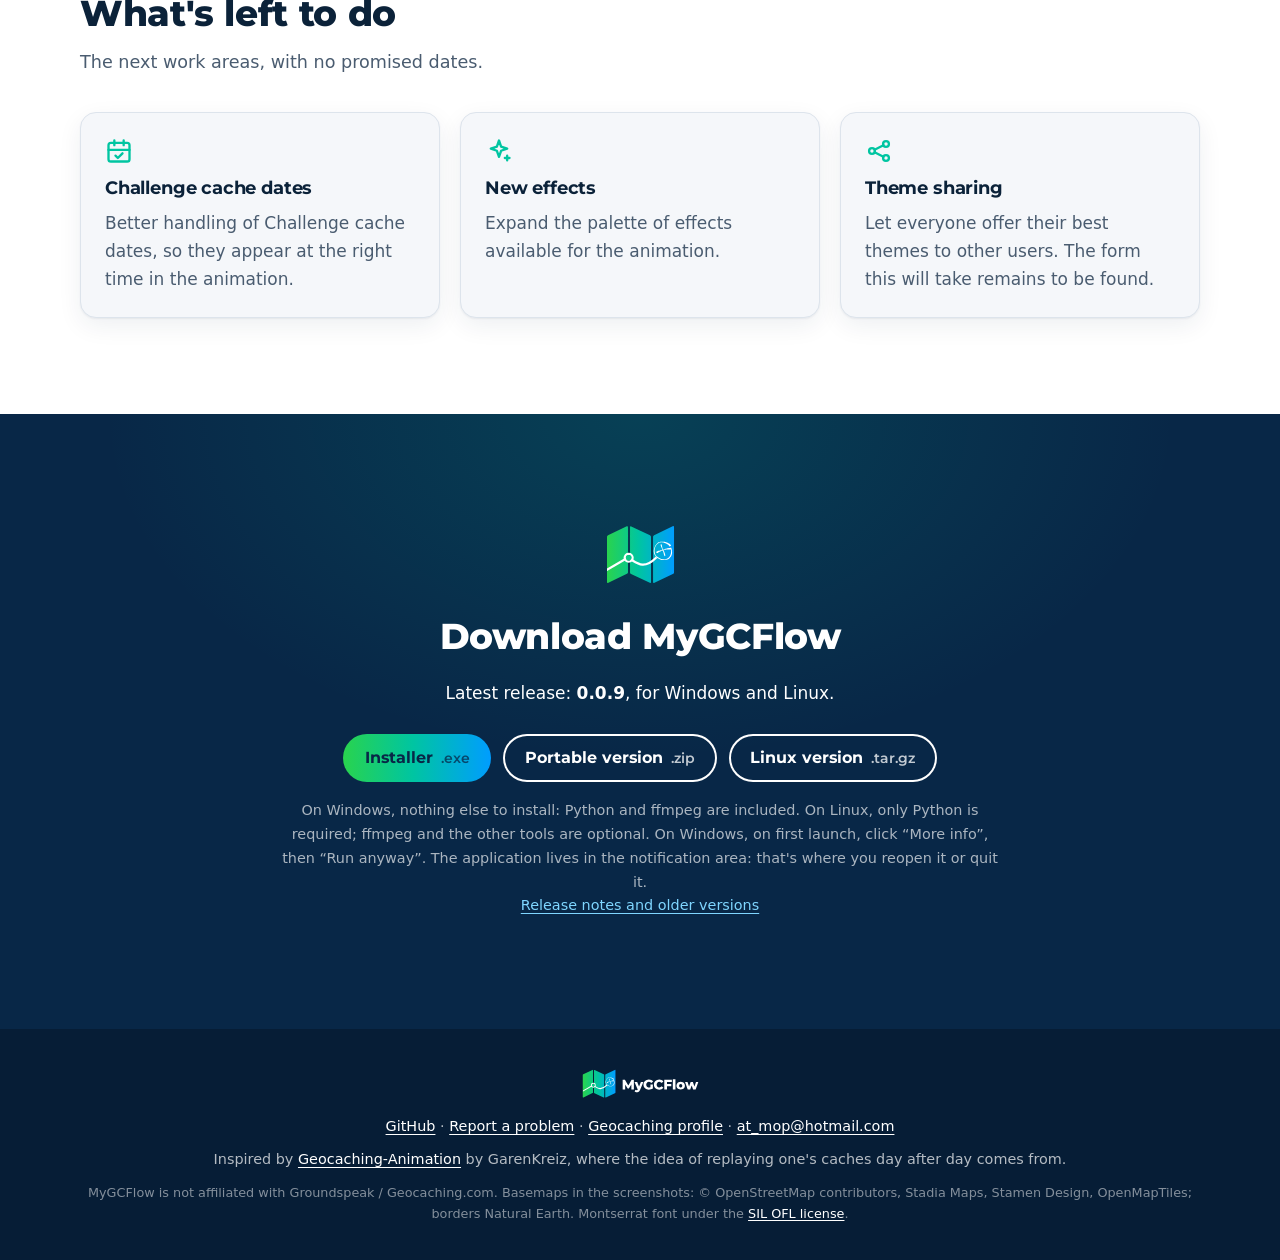
==== commit 76f2906b: "Site > Version 0.0.9 : présenter les statistiques et nouvelles fonctionnalités - index.html/en.html " ====
--- a/en.html
+++ b/en.html
@@ -4,12 +4,12 @@
   <meta charset="utf-8">
   <meta name="viewport" content="width=device-width, initial-scale=1">
   <title>MyGCFlow · your geocaches on an animated map</title>
-  <meta name="description" content="MyGCFlow replays your found geocaches and your Adventure Lab stages on a map, day after day, in the theme of your choice, and records the animation as a video. Free application for Windows and Linux, in alpha.">
+  <meta name="description" content="MyGCFlow replays your found geocaches, your Adventure Lab stages and your DNFs on a map, day after day, in the theme of your choice, records the animation as a video and sums it all up in charts. Free application for Windows and Linux, in alpha.">
   <meta name="theme-color" content="#082747">
 
   <meta property="og:type" content="website">
   <meta property="og:title" content="MyGCFlow">
-  <meta property="og:description" content="Your found geocaches and Adventure Lab stages, replayed on a map and recorded as a video.">
+  <meta property="og:description" content="Your found geocaches and Adventure Lab stages, replayed on a map, recorded as a video and turned into charts.">
   <!-- og:image demande une URL absolue : l'ajouter quand le domaine du site sera connu,
        avec assets/img/mygcflow-social-1280x640.png -->
   <link rel="alternate" hreflang="fr" href="index.html">
@@ -38,6 +38,7 @@
         <a href="#themes">Themes</a>
         <a href="#reglages">Settings</a>
         <a href="#evolution">Evolution</a>
+        <a href="#statistiques">Statistics</a>
         <a href="#video">Video</a>
         <a class="nav-github" href="https://github.com/TherionAcribus/MyGCFlow" aria-label="Source code on GitHub">
           <svg viewBox="0 0 16 16" width="20" height="20" aria-hidden="true"><path fill="currentColor" d="M8 0C3.58 0 0 3.58 0 8c0 3.54 2.29 6.53 5.47 7.59.4.07.55-.17.55-.38 0-.19-.01-.82-.01-1.49-2.01.37-2.53-.49-2.69-.94-.09-.23-.48-.94-.82-1.13-.28-.15-.68-.52-.01-.53.63-.01 1.08.58 1.23.82.72 1.21 1.87.87 2.33.66.07-.52.28-.87.51-1.07-1.78-.2-3.64-.89-3.64-3.95 0-.87.31-1.59.82-2.15-.08-.2-.36-1.02.08-2.12 0 0 .67-.21 2.2.82.64-.18 1.32-.27 2-.27.68 0 1.36.09 2 .27 1.53-1.04 2.2-.82 2.2-.82.44 1.1.16 1.92.08 2.12.51.56.82 1.27.82 2.15 0 3.07-1.87 3.75-3.65 3.95.29.25.54.73.54 1.48 0 1.07-.01 1.93-.01 2.2 0 .21.15.46.55.38A8.013 8.013 0 0016 8c0-4.42-3.58-8-8-8z"/></svg>
@@ -58,7 +59,8 @@
           <p class="lead">
             MyGCFlow reads your &ldquo;My&nbsp;Finds&rdquo; Pocket Query and brings your caches
             &mdash; and your Adventure Lab stages if you like &mdash; back day after day,
-            in the theme of your choice. You can then export the animation as a video.
+            in the theme of your choice. You can then export the animation as a video, and
+            review your finds in charts.
           </p>
           <div class="actions">
             <a class="btn" href="#telecharger">Download</a>
@@ -100,8 +102,9 @@
             <p>
               Export the &ldquo;My&nbsp;Finds&rdquo; Pocket Query from geocaching.com, then load the
               <code>.gpx</code> or <code>.zip</code> file, or drop it onto the page. Your Adventure
-              Lab stages can join them: a browser bookmark sends your history in one click.
-              Filter by type, size, difficulty, terrain, date range or country.
+              Lab stages and your logs (DNFs, owned caches) can join them: browser bookmarks
+              fetch them from geocaching.com. Filter by type, size, difficulty, terrain, date
+              range or country.
             </p>
           </li>
           <li class="step reveal">
@@ -109,7 +112,8 @@
             <h3>Pick a theme</h3>
             <p>
               Start from a bundled theme, then tune the basemap, the points, the appearance
-              flash, the title and the counter. Save the result under your own name.
+              flash, the title and the counter. Add statistics panels, your own pictures or
+              colored areas if you like. Save the result under your own name.
             </p>
           </li>
           <li class="step reveal">
@@ -117,7 +121,8 @@
             <h3>Preview, then export</h3>
             <p>
               Choose the period and the pace, add some music if you like,
-              check the result on screen, then export the video.
+              check the result on screen &mdash; the timeline bar takes the map to any day &mdash;
+              then export the video.
             </p>
           </li>
         </ol>
@@ -125,7 +130,8 @@
           <svg viewBox="0 0 24 24" width="20" height="20" aria-hidden="true"><path fill="none" stroke="currentColor" stroke-width="2" stroke-linecap="round" stroke-linejoin="round" d="M12 3l7 3v5c0 4.5-3 8.3-7 10-4-1.7-7-5.5-7-10V6z"/></svg>
           <span>
             Your data stays on your computer. The application runs locally and opens in your
-            browser; only the basemap tiles come from the Internet. For Lab Caches, fetching
+            browser; only the basemap tiles come from the Internet. Your logs are read by a
+            bookmark in your own browser, then sent straight to the application. For Lab Caches, fetching
             the positions exchanges only Adventure identifiers with the public lab2gpx service
             &mdash; never an account identifier &mdash; and can be turned off in the options.
           </span>
@@ -149,10 +155,10 @@
         </figure>
 
         <ul class="points reveal">
-          <li><strong>Four tabs</strong> that follow the workflow: Data, Style, Animation, Settings.</li>
-          <li><strong>Playback always within reach</strong>: preview, export, pause or stop from the top bar.</li>
-          <li><strong>Four screen layouts</strong>, from a large map to a side panel, plus fullscreen.</li>
-          <li><strong>Light or dark interface</strong>, in French or English, with a built-in user guide.</li>
+          <li><strong>Four pages</strong>, from the header: My Geocaches, Evolution, My hides and Statistics.</li>
+          <li><strong>Tabs that follow the workflow</strong>: Data, Style, Animation &amp; video, then Stats, Images and Zones to dress up the map.</li>
+          <li><strong>Playback always within reach</strong>: preview, export, pause or stop from the top bar, and a timeline bar to jump to any day.</li>
+          <li><strong>Several screen layouts</strong> plus fullscreen, a light or dark interface, in French or English, with a built-in user guide.</li>
         </ul>
       </div>
     </section>
@@ -223,7 +229,7 @@
           <article class="card reveal">
             <svg class="card-icon" viewBox="0 0 24 24" width="28" height="28" aria-hidden="true"><g fill="none" stroke="currentColor" stroke-width="2" stroke-linecap="round" stroke-linejoin="round"><rect x="3" y="5" width="18" height="14" rx="2"/><path d="M7 10h7M7 14h4"/></g></svg>
             <h3>Title and information</h3>
-            <p>A title and a panel with the cache count and the current date. Text, box, shadow and position are set by tabs, or in CSS if you prefer.</p>
+            <p>A title and a panel with the cache count and the current date, plus an optional legend. Text, box, shadow and position are set by tabs, or in CSS if you prefer.</p>
           </article>
           <article class="card reveal">
             <svg class="card-icon" viewBox="0 0 24 24" width="28" height="28" aria-hidden="true"><g fill="none" stroke="currentColor" stroke-width="2" stroke-linecap="round" stroke-linejoin="round"><circle cx="12" cy="13" r="8"/><path d="M12 9v4l2.5 2.5M9 2h6"/></g></svg>
@@ -243,12 +249,27 @@
           <article class="card reveal">
             <svg class="card-icon" viewBox="0 0 24 24" width="28" height="28" aria-hidden="true"><g fill="none" stroke="currentColor" stroke-width="2" stroke-linecap="round" stroke-linejoin="round"><path d="M4 4h6v6H4zM14 4h6v6h-6zM4 14h6v6H4z"/><path d="M14 17h6M17 14v6"/></g></svg>
             <h3>Filters</h3>
-            <p>Keep only part of your caches: a type, a size, a difficulty, a terrain, a period, a country or a region.</p>
+            <p>Keep only part of your caches: a type, a size, a difficulty, a terrain, a period, a country or a region. Your combinations can be saved as presets.</p>
           </article>
           <article class="card reveal">
             <svg class="card-icon" viewBox="0 0 24 24" width="28" height="28" aria-hidden="true"><g fill="none" stroke="currentColor" stroke-width="2" stroke-linecap="round" stroke-linejoin="round"><circle cx="12" cy="12" r="10"/><polygon points="16.24 7.76 14.12 14.12 7.76 16.24 9.88 9.88 16.24 7.76"/></g></svg>
             <h3>Lab Caches</h3>
             <p>Your Adventure Lab stages join the map like finds: one-click import through a browser bookmark or via files, positions fetched automatically, counter, trail and video included.</p>
+          </article>
+          <article class="card reveal">
+            <svg class="card-icon" viewBox="0 0 24 24" width="28" height="28" aria-hidden="true"><g fill="none" stroke="currentColor" stroke-width="2" stroke-linecap="round" stroke-linejoin="round"><path d="M12 21s-6-5.6-6-11a6 6 0 0112 0c0 5.4-6 11-6 11z"/><path d="M10 8l4 4M14 8l-4 4"/></g></svg>
+            <h3>DNFs and owned caches</h3>
+            <p>From your logs, your DNFs get their own layer beneath your finds and fade out once the cache is finally found. Your owned caches can show up too, from placement to archival.</p>
+          </article>
+          <article class="card reveal">
+            <svg class="card-icon" viewBox="0 0 24 24" width="28" height="28" aria-hidden="true"><g fill="none" stroke="currentColor" stroke-width="2" stroke-linecap="round" stroke-linejoin="round"><rect x="3" y="4" width="18" height="16" rx="2"/><circle cx="9" cy="10" r="2"/><path d="M21 16l-5-5-9 9"/></g></svg>
+            <h3>Pictures on the map</h3>
+            <p>Avatar, club logo, photo: up to four pictures pinned on the map and in the video, with shape, border, shadow, and an appearance on a date or at your 1,000th find.</p>
+          </article>
+          <article class="card reveal">
+            <svg class="card-icon" viewBox="0 0 24 24" width="28" height="28" aria-hidden="true"><g fill="none" stroke="currentColor" stroke-width="2" stroke-linecap="round" stroke-linejoin="round"><path d="M3 12h18M6 9v6M18 9v6"/><circle cx="12" cy="12" r="2.5"/></g></svg>
+            <h3>Timeline bar</h3>
+            <p>Under the map, click or drag to bring the map, the counter and the statistics to any day. The handles redefine the start and end dates. It never appears in the video.</p>
           </article>
         </div>
 
@@ -269,6 +290,48 @@
             <img src="assets/img/app/trajet.webp" width="1040" height="497" loading="lazy"
                  alt="Dark map where blue arcs connect groups of caches between France and neighboring countries.">
             <figcaption>Preview of the computed trail, &ldquo;Full journey&rdquo; preset. Fictional caches.</figcaption>
+          </figure>
+        </article>
+
+        <article class="split reveal">
+          <div class="split-text">
+            <h3>Statistics that fill up</h3>
+            <p>
+              Up to six panels count along with the animation and appear in the video:
+              difficulty/terrain matrix, Jasmer grid, 366-day calendar, bar charts, bar chart race,
+              donuts, progress curve, key figures&hellip;
+            </p>
+            <p>
+              Anchor them to a corner or place them with the mouse. Each one can count your finds,
+              your DNFs or your owned caches.
+            </p>
+          </div>
+          <figure class="split-figure">
+            <img src="assets/img/app/panneaux-stats.webp" width="1040" height="464" loading="lazy"
+                 alt="Dark map mid-animation, with three panels: a difficulty/terrain matrix, a progress curve and a bar chart of cache types.">
+            <figcaption>Three panels mid-animation, &ldquo;Cinématique&rdquo; theme. Fictional caches.</figcaption>
+          </figure>
+        </article>
+
+        <article class="split reveal">
+          <div class="split-text">
+            <h3>Your territories in color <span class="tag">New</span></h3>
+            <p>
+              Countries, regions or counties fill with color as your finds come in, on the map and
+              in the video. The color follows the number of finds or their density, the D/T
+              combinations covered or missing, the date of the first find, or the share of an
+              area's caches you have found. A comparison date shows what changed since then.
+            </p>
+            <p class="fineprint">
+              Départements, counties and equivalents for France, Germany, the United Kingdom,
+              Ireland and the United States; countries and regions elsewhere, or a grid of cells
+              anywhere.
+            </p>
+          </div>
+          <figure class="split-figure">
+            <img src="assets/img/app/zones.webp" width="1040" height="464" loading="lazy"
+                 alt="Light map of Western Europe where départements and regions are shaded in blue, darker where finds are numerous, with a five-class legend.">
+            <figcaption>&ldquo;My conquest&rdquo; preset, &ldquo;Zones only&rdquo;, &ldquo;Épure&rdquo; theme. Fictional caches.</figcaption>
           </figure>
         </article>
       </div>
@@ -298,8 +361,52 @@
         <ul class="points reveal">
           <li>Each cache <strong>appears on its placement date</strong> and <strong>disappears when archived</strong>; the counter tracks the number of active caches.</li>
           <li>The data comes from <strong>CSV exports</strong> of the area (GC code, coordinates, dates). Several files merge into a database, to be topped up later with a fresher export.</li>
-          <li>This mode has its <strong>own themes</strong>, designed for thousands of points, and a separate flash for disappearances.</li>
+          <li>This mode has its <strong>own themes</strong>, designed for thousands of points, a separate flash for disappearances, and its own statistics panels and colored areas.</li>
           <li>Corrected coordinates are never used, so as not to reveal mystery finals in a video.</li>
+        </ul>
+      </div>
+    </section>
+
+    <!-- Mes poses -->
+    <section id="poses" class="section section-alt">
+      <div class="wrap">
+        <h2 class="reveal">For cache owners: the life of your caches</h2>
+        <p class="section-lead reveal">
+          The &ldquo;My hides&rdquo; page animates your caches and the visits of other players,
+          from your Geocaching logs.
+        </p>
+
+        <ul class="points reveal">
+          <li>Each cache <strong>appears when placed</strong>, then come the visitors' finds, favorites and DNFs, maintenance and archival.</li>
+          <li>Each <strong>visitor's name</strong> floats for a moment next to the cache they just found, in one of eight styles &mdash; or shortened to initials, or hidden.</li>
+          <li>Point size can follow <strong>the cache's popularity</strong>, and a glow marks recent activity.</li>
+          <li><strong>Owner statistics</strong>: favorite ratio, loyal finders, delay before the first find, caches awaiting maintenance.</li>
+        </ul>
+      </div>
+    </section>
+
+    <!-- Statistiques -->
+    <section id="statistiques" class="section">
+      <div class="wrap">
+        <h2 class="reveal">A statistics page <span class="tag">New</span></h2>
+        <p class="section-lead reveal">
+          Dashboards of charts, built on all your data, without a map.
+        </p>
+
+        <figure class="shot reveal">
+          <div class="shot-bar" aria-hidden="true"><span></span><span></span><span></span></div>
+          <img src="assets/img/app/page-statistiques.webp" width="1440" height="900" loading="lazy"
+               alt="Screenshot of the MyGCFlow Statistics page: three key figures, a bar chart of finds per year, a progress curve and a comparison with the previous year.">
+          <figcaption>The starting dashboard, shown in French. Screenshot made with fictional caches.</figcaption>
+        </figure>
+
+        <ul class="points reveal">
+          <li><strong>A gallery of questions</strong> (&ldquo;Am I ahead of last year?&rdquo;, &ldquo;My best year&rdquo;&hellip;) or an editor to build your own: bars, curves, donuts, radars, calendars, area maps.</li>
+          <li><strong>All your sources</strong>: finds, DNFs, owned caches, logs received on your caches, Evolution datasets.</li>
+          <li><strong>Compare periods</strong>: this year against the previous one, to date, with an &ldquo;at this pace&rdquo; projection.</li>
+          <li><strong>Challenges and records</strong>: D/T matrix, 366-day calendar, Jasmer grid, longest streak, best day, goals with an estimated date.</li>
+          <li><strong>Back to the map</strong>: clicking a value opens the filtered map, and a chart can become a video panel.</li>
+          <li><strong>To show off</strong>: PNG or SVG export, an image of the whole dashboard, printing, fullscreen presentation mode, and a video of the dashboard set to music.</li>
         </ul>
       </div>
     </section>
@@ -340,7 +447,7 @@
         <h2 class="reveal">A project in alpha</h2>
         <p class="reveal">
           MyGCFlow works, but it is young: the current version is
-          <strong class="js-version">0.0.5</strong>. Expect bugs, settings that
+          <strong class="js-version">0.0.9</strong>. Expect bugs, settings that
           change from one version to the next, and an interface still being polished.
         </p>
         <ul class="facts reveal">
@@ -373,18 +480,6 @@
           </article>
 
           <article class="card reveal">
-            <svg class="card-icon" viewBox="0 0 24 24" width="28" height="28" aria-hidden="true"><g fill="none" stroke="currentColor" stroke-width="2" stroke-linecap="round" stroke-linejoin="round"><rect x="3" y="4" width="18" height="16" rx="2"/><circle cx="9" cy="10" r="2"/><path d="M21 16l-5-5-9 9"/></g></svg>
-            <h3>Custom images</h3>
-            <p>Display your own images during the animation.</p>
-          </article>
-
-          <article class="card reveal">
-            <svg class="card-icon" viewBox="0 0 24 24" width="28" height="28" aria-hidden="true"><g fill="none" stroke="currentColor" stroke-width="2" stroke-linecap="round" stroke-linejoin="round"><path d="M3 3h7v7H3zM14 3h7v7h-7zM3 14h7v7H3zM14 14h7v7h-7z"/></g></svg>
-            <h3>Matrices and real-time statistics</h3>
-            <p>Watch the difficulty/terrain matrix and other statistics fill up as the animation runs.</p>
-          </article>
-
-          <article class="card reveal">
             <svg class="card-icon" viewBox="0 0 24 24" width="28" height="28" aria-hidden="true"><g fill="none" stroke="currentColor" stroke-width="2" stroke-linecap="round" stroke-linejoin="round"><path d="M12 3l1.8 5.2L19 10l-5.2 1.8L12 17l-1.8-5.2L5 10l5.2-1.8zM19 16v4M17 18h4"/></g></svg>
             <h3>New effects</h3>
             <p>Expand the palette of effects available for the animation.</p>
@@ -405,7 +500,7 @@
         <img class="download-icon reveal" src="assets/img/mygcflow-symbole.svg" alt="" width="88" height="88">
         <h2 class="reveal">Download MyGCFlow</h2>
         <p class="reveal" id="release-info">
-          Latest release: <strong class="js-version">0.0.5</strong>, for Windows and Linux.
+          Latest release: <strong class="js-version">0.0.9</strong>, for Windows and Linux.
         </p>
         <div class="actions center reveal">
           <a class="btn" id="dl-setup" href="https://github.com/TherionAcribus/MyGCFlow/releases/latest">Installer <span class="btn-meta" id="dl-setup-meta">.exe</span></a>
